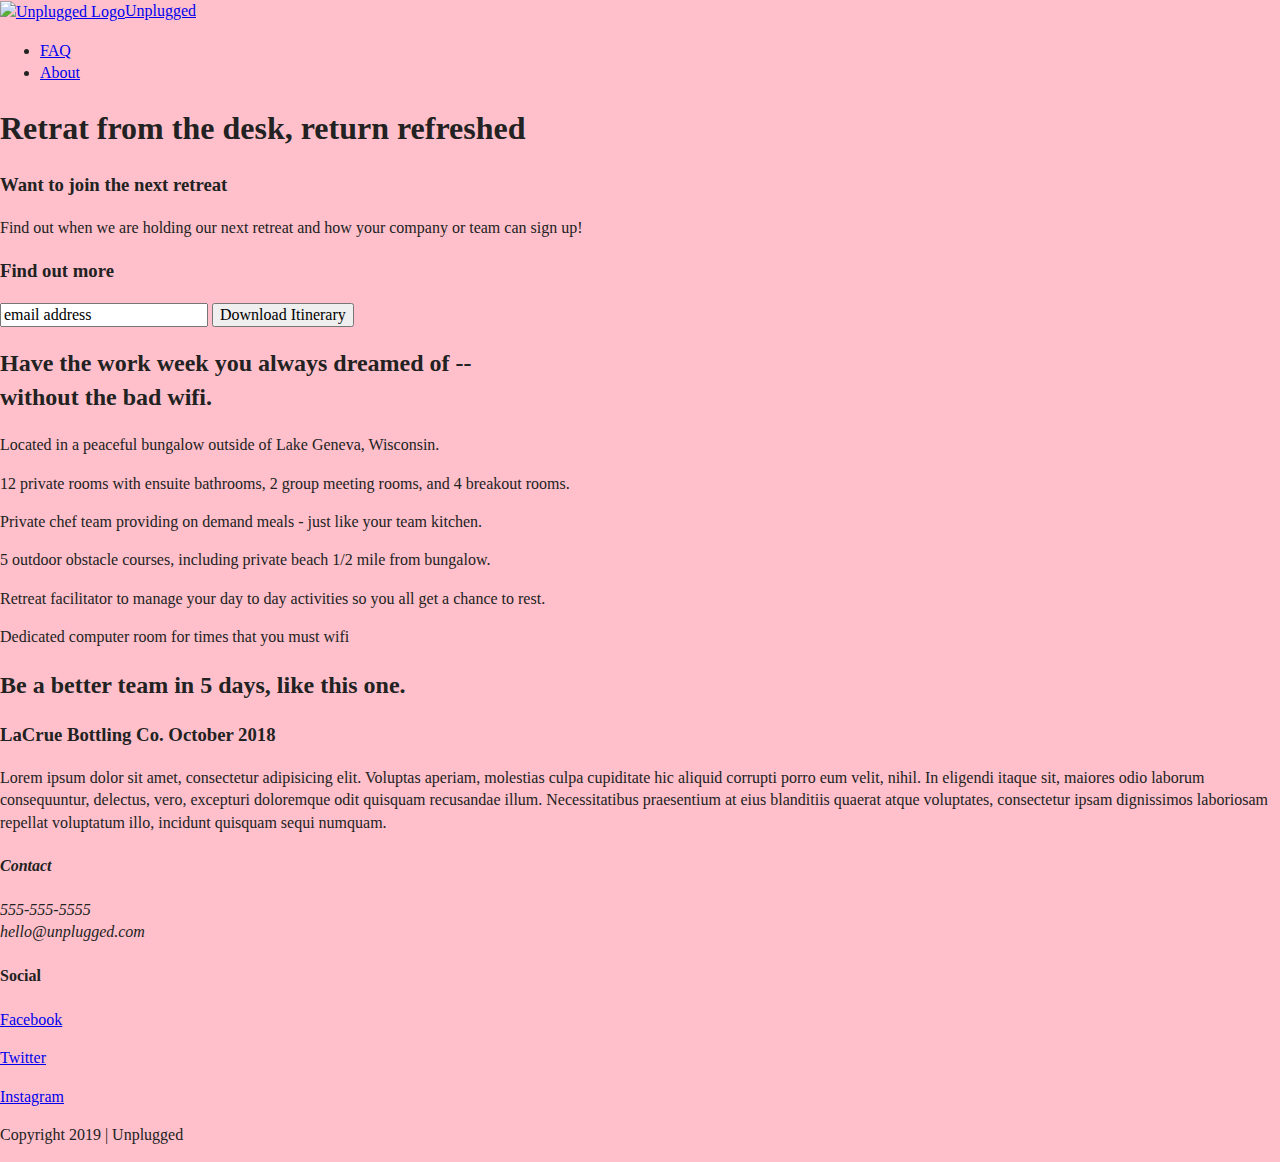
==== index.html @ 8cab87bc "Adding content to About Page" ====
<!doctype html>
<html class="no-js" lang="">

<head>
  <meta charset="utf-8">
  <title>Unplugged</title>
  <meta name="description" content="">
  <meta name="viewport" content="width=device-width, initial-scale=1">

  <link rel="manifest" href="site.webmanifest">
  <link rel="apple-touch-icon" href="icon.png">
  <!-- Place favicon.ico in the root directory -->

  <link rel="stylesheet" href="css/normalize.css">
  <link rel="stylesheet" href="css/main.css">

  <meta name="theme-color" content="#fafafa">
</head>

<body>
  <!--[if IE]>
    <p class="browserupgrade">You are using an <strong>outdated</strong> browser. Please <a href="https://browsehappy.com/">upgrade your browser</a> to improve your experience and security.</p>
  <![endif]-->

  <!-- Add your site or application content here -->

  <header>
    <div class="content-wrapper">
      <a href="#"><img src="" alt="Unplugged Logo">Unplugged</a>
      <div class="header-divider"></div>
      <nav>
        <ul>
          <li><a href="faqs/index.html">FAQ</a></li>
          <li><a href="about/index.html">About</a></li>
        </ul>
      </nav>
    </div>
  </header>

  <main>

    <section class="hero-area">
      <div class="content-wrapper">
        <h1>Retrat from the desk, return refreshed</h1>
      </div>
    </section>

    <aside>
      <div class="content-wrapper">
        <div class="form-description">
          <h3>Want to join the next retreat</h3>
          <p>Find out when we are holding our next retreat and how your company or team can sign up!</p>
        </div>
        <div class="form">
          <h3>Find out more</h3>
          <input type="text" name="name" value="email address">
          <input type="button" value="Download Itinerary">
        </div>
      </div> <!-- aside content wrapper ends -->
    </aside>

    <section class="features">
      <div class="content-wrapper">
        <h2>Have the work week you always dreamed of -- <br>without the bad wifi.</h2>
        <div class="features-items">
          <article>
            <p class="fontawesome-icon"></p>
            <p class="features-item-description">Located in a peaceful bungalow outside of Lake Geneva, Wisconsin.</p>
          </article>
          <article>
            <p class="fontawesome-icon"></p>
            <p class="features-item-description">12 private rooms with ensuite bathrooms, 2 group meeting rooms, and 4 breakout rooms.</p>
          </article>
          <article>
            <p class="fontawesome-icon"></p>
            <p class="features-item-description">Private chef team providing on demand meals - just like your team kitchen.</p>
          </article>
          <article>
            <p class="fontawesome-icon"></p>
            <p class="features-item-description">5 outdoor obstacle courses, including private beach 1/2 mile from bungalow.</p>
          </article>
          <article>
            <p class="fontawesome-icon"></p>
            <p class="features-item-description">Retreat facilitator to manage your day to day activities so you all get a chance to rest.</p>
          </article>
          <article>
            <p class="fontawesome-icon"></p>
            <p class="features-item-description">Dedicated computer room for times that you must wifi</p>
          </article>
        </div>
      </div>
    </section>

    <section class="reviews">
      <div class="content-wrapper">
        <h2>Be a better team in 5 days, like this one.</h2>
        <article>
          <div>
            <h3>LaCrue Bottling Co. October 2018</h3>
            <p>Lorem ipsum dolor sit amet, consectetur adipisicing elit. Voluptas aperiam, molestias culpa cupiditate hic aliquid corrupti porro eum velit, nihil. In eligendi itaque sit, maiores odio laborum consequuntur, delectus, vero, excepturi doloremque odit quisquam recusandae illum. Necessitatibus praesentium at eius blanditiis quaerat atque voluptates, consectetur ipsam dignissimos laboriosam repellat voluptatum illo, incidunt quisquam sequi numquam.</p>
          </div>
        </article>
      </div>
    </section>


  </main>  <!-- Main Wrapper -->

  <footer>
    <div class="content-wrapper">
      <div class="footer-content">
        <address class="contact">
          <h4>Contact</h4>
          <p>555-555-5555<br>
          hello@unplugged.com</p>
        </address>
        <div class="social">
          <h4>Social</h4>
          <div class="social-icons">
            <p><a href="https://www.facebook.com/Skillcrush" target="_blank">Facebook</a></p>
            <p><a href="https://twitter.com/Skillcrush" target="_blank">Twitter</a></p>
            <p><a href="https://www.instagram.com/skillcrush/" target="_blank">Instagram</a></p>
          </div>
        </div>
      </div> <!--footer-content ends-->
    </div> <!--footer-content-wrapper ends -->
    <div class="copyright">
      <p>Copyright 2019 | Unplugged
      </p>

    </div>
  </footer>


  <script src="js/vendor/modernizr-3.7.1.min.js"></script>
  <script src="https://code.jquery.com/jquery-3.4.1.min.js" integrity="sha256-CSXorXvZcTkaix6Yvo6HppcZGetbYMGWSFlBw8HfCJo=" crossorigin="anonymous"></script>
  <script>window.jQuery || document.write('<script src="js/vendor/jquery-3.4.1.min.js"><\/script>')</script>
  <script src="js/plugins.js"></script>
  <script src="js/main.js"></script>

  <!-- Google Analytics: change UA-XXXXX-Y to be your site's ID. -->
  <script>
    window.ga = function () { ga.q.push(arguments) }; ga.q = []; ga.l = +new Date;
    ga('create', 'UA-XXXXX-Y', 'auto'); ga('set','transport','beacon'); ga('send', 'pageview')
  </script>
  <script src="https://www.google-analytics.com/analytics.js" async></script>
</body>

</html>
---- css/main.css ----
/*! HTML5 Boilerplate v7.2.0 | MIT License | https://html5boilerplate.com/ */

/* main.css 2.0.0 | MIT License | https://github.com/h5bp/main.css#readme */
/*
 * What follows is the result of much research on cross-browser styling.
 * Credit left inline and big thanks to Nicolas Gallagher, Jonathan Neal,
 * Kroc Camen, and the H5BP dev community and team.
 */

/* ==========================================================================
   Base styles: opinionated defaults
   ========================================================================== */

html {
  color: #222;
  font-size: 1em;
  line-height: 1.4;
}

/*
 * Remove text-shadow in selection highlight:
 * https://twitter.com/miketaylr/status/12228805301
 *
 * Vendor-prefixed and regular ::selection selectors cannot be combined:
 * https://stackoverflow.com/a/16982510/7133471
 *
 * Customize the background color to match your design.
 */

::-moz-selection {
  background: #b3d4fc;
  text-shadow: none;
}

::selection {
  background: #b3d4fc;
  text-shadow: none;
}

/*
 * A better looking default horizontal rule
 */

hr {
  display: block;
  height: 1px;
  border: 0;
  border-top: 1px solid #ccc;
  margin: 1em 0;
  padding: 0;
}

/*
 * Remove the gap between audio, canvas, iframes,
 * images, videos and the bottom of their containers:
 * https://github.com/h5bp/html5-boilerplate/issues/440
 */

audio,
canvas,
iframe,
img,
svg,
video {
  vertical-align: middle;
}

/*
 * Remove default fieldset styles.
 */

fieldset {
  border: 0;
  margin: 0;
  padding: 0;
}

/*
 * Allow only vertical resizing of textareas.
 */

textarea {
  resize: vertical;
}

/* ==========================================================================
   Browser Upgrade Prompt
   ========================================================================== */

.browserupgrade {
  margin: 0.2em 0;
  background: #ccc;
  color: #000;
  padding: 0.2em 0;
}

/* ==========================================================================
   Author's custom styles
   ========================================================================== */

/* ==========================================================================
   Helper classes
   ========================================================================== */

/*
 * Hide visually and from screen readers
 */

.hidden {
  display: none !important;
}

/*
* Hide only visually, but have it available for screen readers:
* https://snook.ca/archives/html_and_css/hiding-content-for-accessibility
*
* 1. For long content, line feeds are not interpreted as spaces and small width
*    causes content to wrap 1 word per line:
*    https://medium.com/@jessebeach/beware-smushed-off-screen-accessible-text-5952a4c2cbfe
*/

.sr-only {
  border: 0;
  clip: rect(0, 0, 0, 0);
  height: 1px;
  margin: -1px;
  overflow: hidden;
  padding: 0;
  position: absolute;
  white-space: nowrap;
  width: 1px;
  /* 1 */
}

/*
* Extends the .sr-only class to allow the element
* to be focusable when navigated to via the keyboard:
* https://www.drupal.org/node/897638
*/

.sr-only.focusable:active,
.sr-only.focusable:focus {
  clip: auto;
  height: auto;
  margin: 0;
  overflow: visible;
  position: static;
  white-space: inherit;
  width: auto;
}

/*
* Hide visually and from screen readers, but maintain layout
*/

.invisible {
  visibility: hidden;
}

/*
* Clearfix: contain floats
*
* For modern browsers
* 1. The space content is one way to avoid an Opera bug when the
*    `contenteditable` attribute is included anywhere else in the document.
*    Otherwise it causes space to appear at the top and bottom of elements
*    that receive the `clearfix` class.
* 2. The use of `table` rather than `block` is only necessary if using
*    `:before` to contain the top-margins of child elements.
*/

.clearfix:before,
.clearfix:after {
  content: " ";
  /* 1 */
  display: table;
  /* 2 */
}

.clearfix:after {
  clear: both;
}

/* ==========================================================================
   EXAMPLE Media Queries for Responsive Design.
   These examples override the primary ('mobile first') styles.
   Modify as content requires.
   ========================================================================== */

@media only screen and (min-width: 35em) {
  /* Style adjustments for viewports that meet the condition */
}

@media print,
  (-webkit-min-device-pixel-ratio: 1.25),
  (min-resolution: 1.25dppx),
  (min-resolution: 120dpi) {
  /* Style adjustments for high resolution devices */
}

/* ==========================================================================
   Print styles.
   Inlined to avoid the additional HTTP request:
   https://www.phpied.com/delay-loading-your-print-css/
   ========================================================================== */

@media print {
  *,
  *:before,
  *:after {
    background: transparent !important;
    color: #000 !important;
    /* Black prints faster */
    -webkit-box-shadow: none !important;
    box-shadow: none !important;
    text-shadow: none !important;
  }
  a,
  a:visited {
    text-decoration: underline;
  }
  a[href]:after {
    content: " (" attr(href) ")";
  }
  abbr[title]:after {
    content: " (" attr(title) ")";
  }
  /*
     * Don't show links that are fragment identifiers,
     * or use the `javascript:` pseudo protocol
     */
  a[href^="#"]:after,
  a[href^="javascript:"]:after {
    content: "";
  }
  pre {
    white-space: pre-wrap !important;
  }
  pre,
  blockquote {
    border: 1px solid #999;
    page-break-inside: avoid;
  }
  /*
     * Printing Tables:
     * https://web.archive.org/web/20180815150934/http://css-discuss.incutio.com/wiki/Printing_Tables
     */
  thead {
    display: table-header-group;
  }
  tr,
  img {
    page-break-inside: avoid;
  }
  p,
  h2,
  h3 {
    orphans: 3;
    widows: 3;
  }
  h2,
  h3 {
    page-break-after: avoid;
  }
}
body {
  background: pink;
}
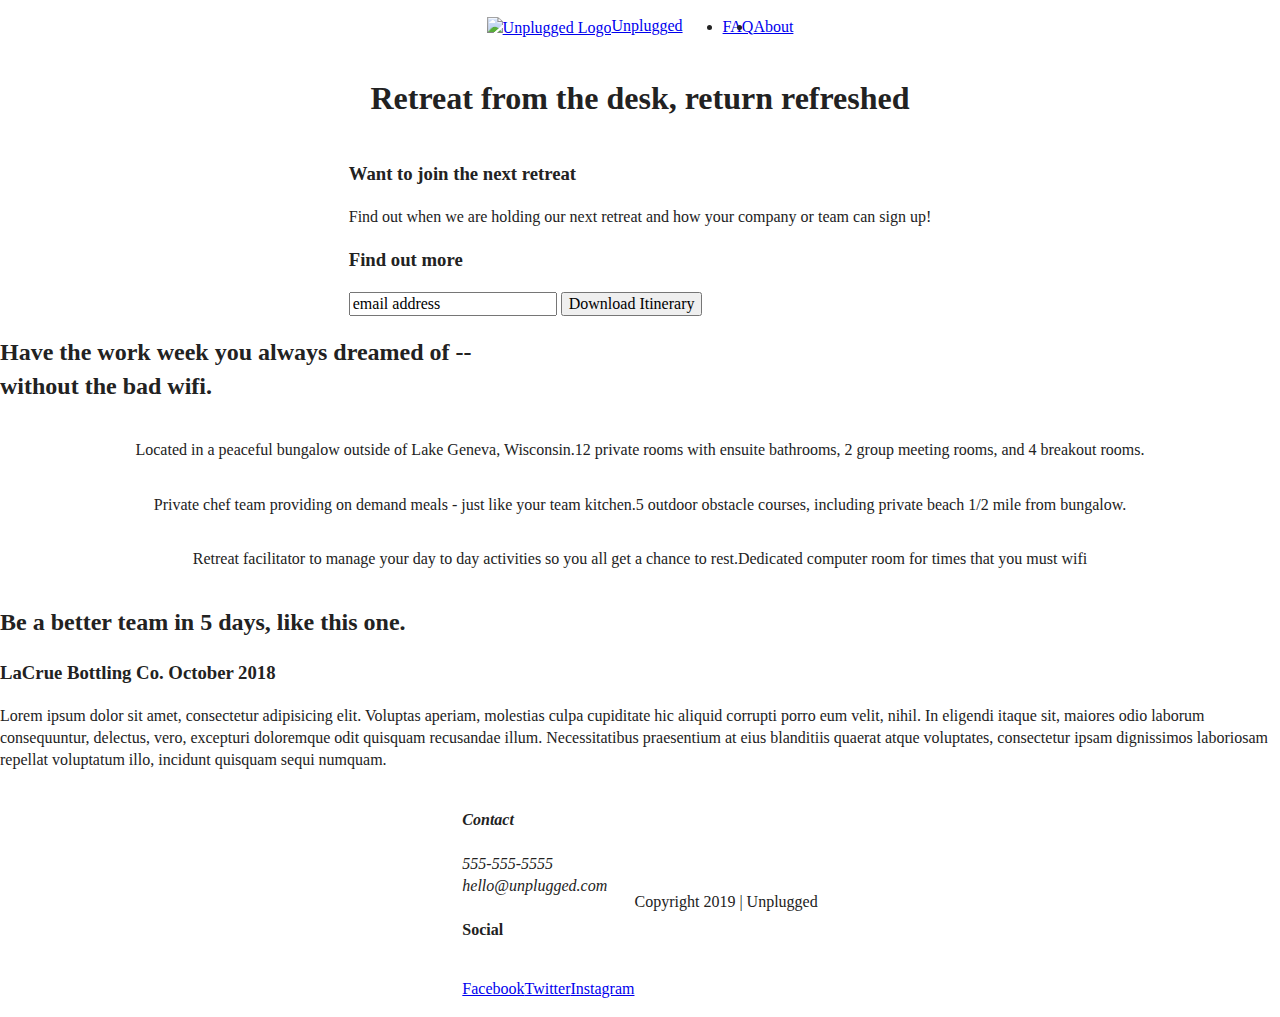
==== commit 43297a42: "Base CSS Layout styles" ====
--- a/index.html
+++ b/index.html
@@ -22,7 +22,6 @@
     <p class="browserupgrade">You are using an <strong>outdated</strong> browser. Please <a href="https://browsehappy.com/">upgrade your browser</a> to improve your experience and security.</p>
   <![endif]-->
 
-  <!-- Add your site or application content here -->
 
   <header>
     <div class="content-wrapper">
@@ -38,10 +37,9 @@
   </header>
 
   <main>
-
     <section class="hero-area">
       <div class="content-wrapper">
-        <h1>Retrat from the desk, return refreshed</h1>
+        <h1>Retreat from the desk, return refreshed</h1>
       </div>
     </section>
 
@@ -103,7 +101,6 @@
       </div>
     </section>
 
-
   </main>  <!-- Main Wrapper -->
 
   <footer>
@@ -125,9 +122,7 @@
       </div> <!--footer-content ends-->
     </div> <!--footer-content-wrapper ends -->
     <div class="copyright">
-      <p>Copyright 2019 | Unplugged
-      </p>
-
+      <p>Copyright 2019 | Unplugged</p>
     </div>
   </footer>
 
--- a/css/main.css
+++ b/css/main.css
@@ -97,6 +97,117 @@
 /* ==========================================================================
    Author's custom styles
    ========================================================================== */
+
+/* ------------------------Base Header - Footer Styles ------------------- */
+header, footer {
+  display:flex;
+  justify-content: center;
+  align-items: center;
+  flex-flow: row wrap;
+}
+
+header .content-wrapper {
+  display: flex;
+  justify-content: center;
+  align-items: center;
+  flex-flow: row wrap;
+  }
+
+header nav {
+  display: flex;
+  justify-content: space-around;
+  align-items: center;
+  flex-flow: row wrap;
+}
+
+header nav ul {
+  display: flex;
+  justify-content: space-around;
+}
+
+footer .social-icons {
+  display: flex;
+  justify-content: space-around;
+  align-items: center;
+  }
+
+footer .social-icons p {
+  display:flex;
+  justify-content: center;
+  align-items: center;
+}
+
+/* -----------------------Mobile Styles - HomePage ----------------- */
+/* Hero Area */
+.hero-area {
+  display: flex;
+  justify-content: center;
+  flex-flow: row wrap;
+}
+
+/* Aside */
+aside  {
+  display: flex;
+  justify-content: center;
+  align-items: center;
+  flex-flow: row wrap;
+}
+
+/* Features */
+.features {
+  display: flex;
+  justify-content: center;
+  flex-flow: row wrap;
+}
+
+.features .features-items {
+  display: flex;
+  justify-content: center;
+  align-items: center;
+  flex-flow: row wrap;
+}
+
+/* Reviews  */
+.reviews {
+  display: flex;
+  justify-content: center;
+  flex-flow: row wrap;
+}
+
+/* ==========================================================================
+   About Page
+  ========================================================================== */
+.mission {
+  display: flex;
+  justify-content: center;
+  align-items: center;
+  flex-flow: row wrap;
+}
+
+.contact-section {
+  display: flex;
+  justify-content: center;
+  align-items: center;
+  flex-flow: row wrap;
+}
+
+/* ==========================================================================
+      FAQ Page
+  ========================================================================== */
+.faq {
+  display: flex;
+  justify-content: center;
+  align-items: center;
+  flex-flow: row wrap;
+}
+
+.faq .content-wrapper {
+  display: flex;
+  justify-content: center;
+  align-items: center;
+  flex-flow: row wrap;
+}
+
 
 /* ==========================================================================
    Helper classes
@@ -263,6 +374,3 @@
     page-break-after: avoid;
   }
 }
-body {
-  background: pink;
-}
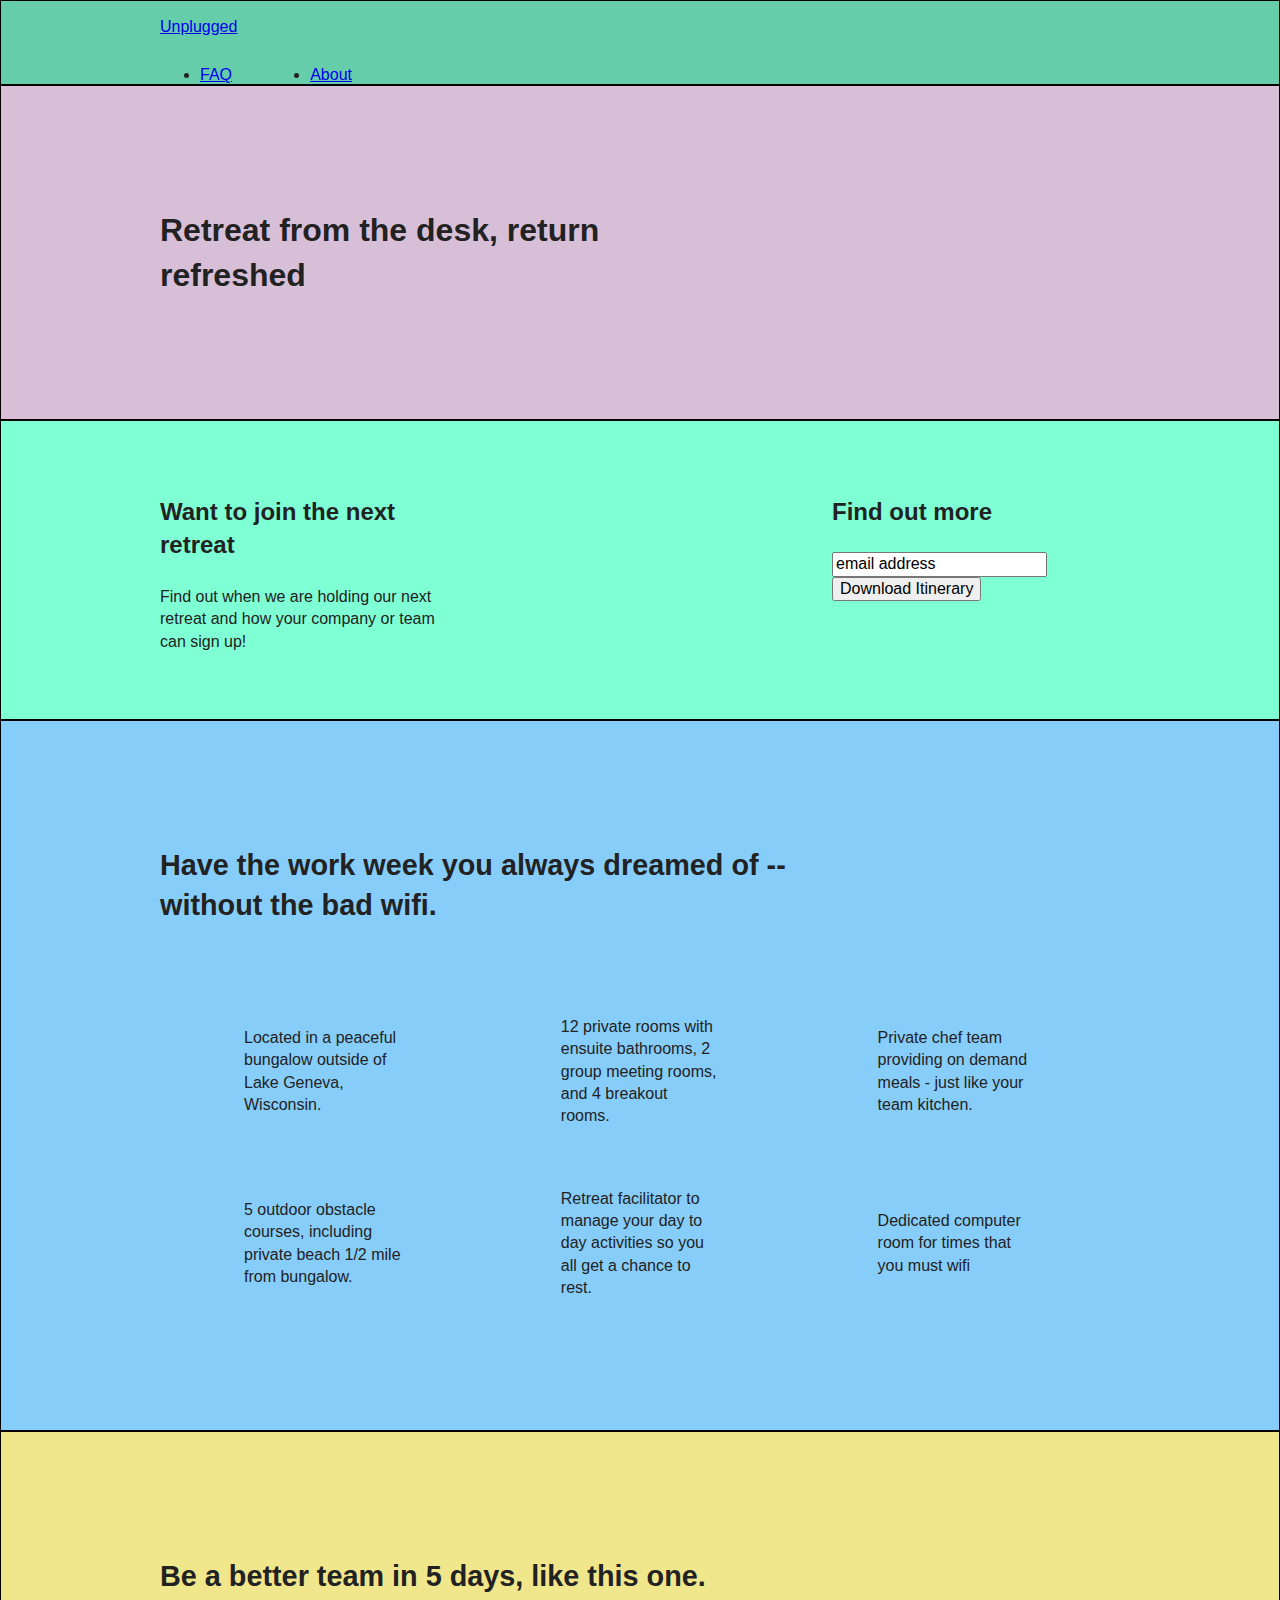
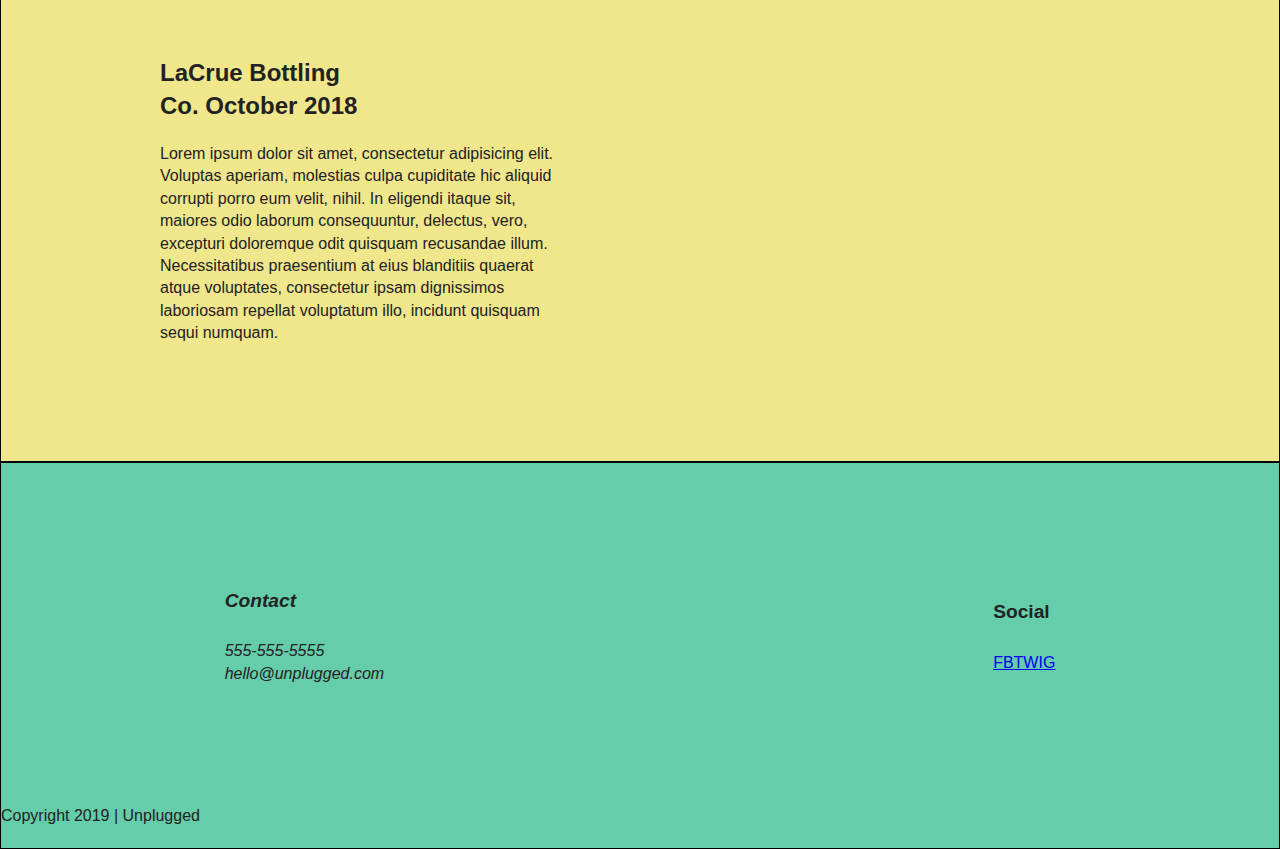
==== commit 66ea886e: "tablet and desktop styles" ====
--- a/index.html
+++ b/index.html
@@ -22,17 +22,17 @@
     <p class="browserupgrade">You are using an <strong>outdated</strong> browser. Please <a href="https://browsehappy.com/">upgrade your browser</a> to improve your experience and security.</p>
   <![endif]-->
 
-
   <header>
     <div class="content-wrapper">
-      <a href="#"><img src="" alt="Unplugged Logo">Unplugged</a>
-      <div class="header-divider"></div>
-      <nav>
-        <ul>
-          <li><a href="faqs/index.html">FAQ</a></li>
-          <li><a href="about/index.html">About</a></li>
-        </ul>
-      </nav>
+      <a href="index.html"><img src="" alt="">Unplugged</a>
+      <div class="header-divider">
+        <nav>
+          <ul>
+            <li><a href="faqs/index.html">FAQ</a></li>
+            <li><a href="about/index.html">About</a></li>
+          </ul>
+        </nav>
+      </div>
     </div>
   </header>
 
@@ -114,9 +114,9 @@
         <div class="social">
           <h4>Social</h4>
           <div class="social-icons">
-            <p><a href="https://www.facebook.com/Skillcrush" target="_blank">Facebook</a></p>
-            <p><a href="https://twitter.com/Skillcrush" target="_blank">Twitter</a></p>
-            <p><a href="https://www.instagram.com/skillcrush/" target="_blank">Instagram</a></p>
+            <p><a href="https://www.facebook.com/Skillcrush" target="_blank">FB</a></p>
+            <p><a href="https://twitter.com/Skillcrush" target="_blank">TW</a></p>
+            <p><a href="https://www.instagram.com/skillcrush/" target="_blank">IG</a></p>
           </div>
         </div>
       </div> <!--footer-content ends-->
--- a/css/main.css
+++ b/css/main.css
@@ -95,15 +95,54 @@
 }
 
 /* ==========================================================================
-   Author's custom styles
+      ------------------>> Author's Custom Styles <<----------------
    ========================================================================== */
-
-/* ------------------------Base Header - Footer Styles ------------------- */
+.content-wrapper {
+  width: 90%;
+  margin:50px 0;
+}
+
+/* ------------------------Base Font Styles ------------------------- */
+body {
+  font-family: sans-serif;
+  font-size: 16px;
+}
+
+h1 {
+  font-size: 2rem;
+}
+
+h2 {
+  font-size: 1.8rem;
+}
+
+h3 {
+  font-size: 1.5rem;
+}
+
+h4 {
+  font-size: 1.2rem;
+}
+
+p {
+  font-size: 1em;
+}
+
+/* ==========================================================================
+   Base Styles - Header and Footer
+  ========================================================================== */
+
 header, footer {
   display:flex;
   justify-content: center;
   align-items: center;
   flex-flow: row wrap;
+  border: 1px solid #000;
+  background: #66CDAA;
+}
+
+header {
+  padding: 15px 0;
 }
 
 header .content-wrapper {
@@ -111,6 +150,13 @@
   justify-content: center;
   align-items: center;
   flex-flow: row wrap;
+  margin: 0;
+  }
+
+.header-divider {
+  width: 100%;
+  height: 1px;
+  margin: 10px 0 20px 0;
   }
 
 header nav {
@@ -118,11 +164,31 @@
   justify-content: space-around;
   align-items: center;
   flex-flow: row wrap;
+  width: 60%;
 }
 
 header nav ul {
   display: flex;
   justify-content: space-around;
+  width: 100%;
+}
+
+footer {
+  flex-direction: column;
+}
+
+footer p {
+  margin:0;
+}
+
+footer .content-wrapper {
+  width: 55%;
+  margin: 50px 0;
+}
+
+
+footer .contact {
+  margin-bottom: 50px;
 }
 
 footer .social-icons {
@@ -137,77 +203,131 @@
   align-items: center;
 }
 
-/* -----------------------Mobile Styles - HomePage ----------------- */
-/* Hero Area */
-.hero-area {
-  display: flex;
-  justify-content: center;
-  flex-flow: row wrap;
-}
-
-/* Aside */
-aside  {
-  display: flex;
-  justify-content: center;
-  align-items: center;
-  flex-flow: row wrap;
-}
-
-/* Features */
-.features {
-  display: flex;
-  justify-content: center;
-  flex-flow: row wrap;
-}
-
-.features .features-items {
-  display: flex;
-  justify-content: center;
-  align-items: center;
-  flex-flow: row wrap;
-}
-
-/* Reviews  */
-.reviews {
-  display: flex;
-  justify-content: center;
-  flex-flow: row wrap;
-}
-
-/* ==========================================================================
-   About Page
+footer .copyright {
+  margin: 20px 0
+}
+
+/* ==========================================================================
+   Homepage - Mobile Styles
   ========================================================================== */
-.mission {
-  display: flex;
-  justify-content: center;
-  align-items: center;
-  flex-flow: row wrap;
-}
-
-.contact-section {
-  display: flex;
-  justify-content: center;
-  align-items: center;
-  flex-flow: row wrap;
-}
-
-/* ==========================================================================
-      FAQ Page
+  /* Hero Area */
+    .hero-area {
+      display: flex;
+      justify-content: center;
+      flex-flow: row wrap;
+      border: 1px solid #000;
+      background: #d8bfd8;
+    }
+
+  /* Aside */
+    aside  {
+      display: flex;
+      justify-content: center;
+      align-items: center;
+      flex-flow: row wrap;
+      border: 1px solid #000;
+      background: #7fffd4;
+    }
+
+  /* Features */
+    .features {
+      display: flex;
+      justify-content: center;
+      flex-flow: row wrap;
+      border: 1px solid #000;
+      background: #87cdfa;
+    }
+
+    .features h2 {
+      margin-bottom: 60px;
+    }
+
+    .features article {
+      width: 55%;
+      margin: 30px 0;
+    }
+
+    .features .features-items {
+      display: flex;
+      justify-content: center;
+      align-items: center;
+      flex-flow: row wrap;
+    }
+
+    .features p {
+      margin: 0;
+    }
+
+  /* Reviews  */
+    .reviews {
+      display: flex;
+      justify-content: center;
+      flex-flow: row wrap;
+      border: 1px solid #000;
+      background: #f0e68c;
+    }
+
+    .reviews h2 {
+      margin-bottom: 40px;
+    }
+
+    .reviews h3 {
+      width: 55%;
+      margin: 20px 0;
+    }
+
+/* ==========================================================================
+   About Page - Mobile Styles
   ========================================================================== */
-.faq {
-  display: flex;
-  justify-content: center;
-  align-items: center;
-  flex-flow: row wrap;
-}
-
-.faq .content-wrapper {
-  display: flex;
-  justify-content: center;
-  align-items: center;
-  flex-flow: row wrap;
-}
-
+    .mission {
+      display: flex;
+      justify-content: center;
+      align-items: center;
+      flex-flow: row wrap;
+      border: 1px solid #000;
+      background: #903390;
+    }
+
+    .contact-section {
+      display: flex;
+      justify-content: center;
+      align-items: center;
+      flex-flow: row wrap;
+      border: 1px solid #000;
+      background: #f5deb3;
+    }
+
+    .contact-content p {
+      margin: 0;
+    }
+
+/* ==========================================================================
+    FAQ Page -- Mobile Styles
+  ========================================================================== */
+    .faq {
+      display: flex;
+      justify-content: center;
+      align-items: center;
+      flex-flow: row wrap;
+      border: 1px solid #000;
+      background: #7fffd4;
+    }
+
+    .faq .content-wrapper {
+      margin: 50px 0 0 0;
+      display: flex;
+      justify-content: center;
+      align-items: center;
+      flex-flow: row wrap;
+    }
+
+    .faq h2 {
+      margin-bottom: 40px;
+    }
+
+    .faq-content {
+      margin-bottom: 50px;
+    }
 
 /* ==========================================================================
    Helper classes
@@ -297,18 +417,187 @@
    These examples override the primary ('mobile first') styles.
    Modify as content requires.
    ========================================================================== */
-
-@media only screen and (min-width: 35em) {
-  /* Style adjustments for viewports that meet the condition */
-}
-
-@media print,
-  (-webkit-min-device-pixel-ratio: 1.25),
-  (min-resolution: 1.25dppx),
-  (min-resolution: 120dpi) {
-  /* Style adjustments for high resolution devices */
-}
-
+@media only screen and (min-width: 768px) {
+  /* Tablet styles here */
+
+    /* General Styles */
+    .content-wrapper {
+      max-width: 640px;
+      margin: 100px 0;
+    }
+
+    /* Header */
+      header {
+        justify-content: space-around;
+      }
+
+      header .content-wrapper {
+        width: 100%;
+        justify-content: space-between;
+      }
+
+      header nav {
+        width:20%;
+      }
+
+      header nav ul {
+        justify-content: space-between;
+
+      }
+
+      header-divider {
+        display: none;
+      }
+
+    /* Hero Area */
+
+    /* Aside  */
+      aside .content-wrapper {
+        margin: 50px 0;
+        display: flex;
+        justify-content: space-between;
+        flex-flow: row wrap;
+      }
+
+      aside .content-wrapper .form-description,
+      aside .content-wrapper .form {
+        width:35%;
+        margin: 0;
+      }
+
+    /* Features */
+      .features article {
+        display: flex;
+        justify-content: center;
+        align-items: center;
+        flex-flow: column wrap;
+        flex-basis: 50%;
+      }
+
+      .features .features-item-description {
+        width:50%;
+      }
+
+    /* Reviews */
+      .reviews article {
+        display: flex;
+        justify-content: space-between;
+      }
+
+      .reviews article div {
+        width: 49%;
+      }
+
+    /* Footer */
+      footer .content-wrapper {
+        width:65%;
+        margin: 100px 0;
+      }
+
+      .footer-content {
+        display: flex;
+        justify-content: space-between;
+        align-items: center;
+      }
+
+      footer .contact {
+        margin-bottom: 0;
+      }
+
+      footer .copyright {
+        width: 100%;
+      }
+
+  /* About Page - Tablet Styles */
+      .mission-content {
+        display: flex;
+        justify-content: space-between;
+        align-items: center;
+      }
+
+      .mission-content p {
+        width:40%;
+      }
+
+      .contact-section .content-wrapper h2 {
+        width:80%;
+      }
+
+      .contact-content {
+        display: flex;
+        justify-content: space-between;
+        align-items: flex-start;
+      }
+
+      /* FAQ Page - Tablet Styles */
+      .faq .content-wrapper {
+        justify-content: space-between;
+      }
+
+      .faq-content {
+        flex-basis: 40%;
+      }
+
+      .faq h2 {
+        width: 100%
+      }
+}
+
+
+@media only screen and (min-width: 1200px) {
+  /* Desktop styles here */
+    .content-wrapper {
+      max-width: 960px;
+    }
+
+  /* Hero */
+    .hero-area h1 {
+      width: 60%;
+    }
+
+    aside .content-wrapper {
+      justify-content: space-between;
+    }
+
+    aside .content-wrapper .form-description,
+    aside .content-wrapper .form {
+      width: 30%;
+    }
+
+  /* Features */
+    .features h2 {
+      width: 70%;
+    }
+
+    .features article {
+      flex-basis: 33%;
+    }
+
+  /* Reviews */
+    .reviews article div {
+      width: 42%;
+    }
+
+/* About Page -- Desktop Styles*/
+  .mission h2,
+  .contact-section .content-wrapper h2 {
+    width: 100%;
+  }
+
+  .content-section .content-wrapper h2 {
+    margin-bottom: 40px;
+  }
+
+/* FAQ Page - Desktop Styles */
+  .faq h2 {
+    width: 100%;
+  }
+
+  .faq-content {
+    flex-basis:35%;
+  }
+
+}
 /* ==========================================================================
    Print styles.
    Inlined to avoid the additional HTTP request:
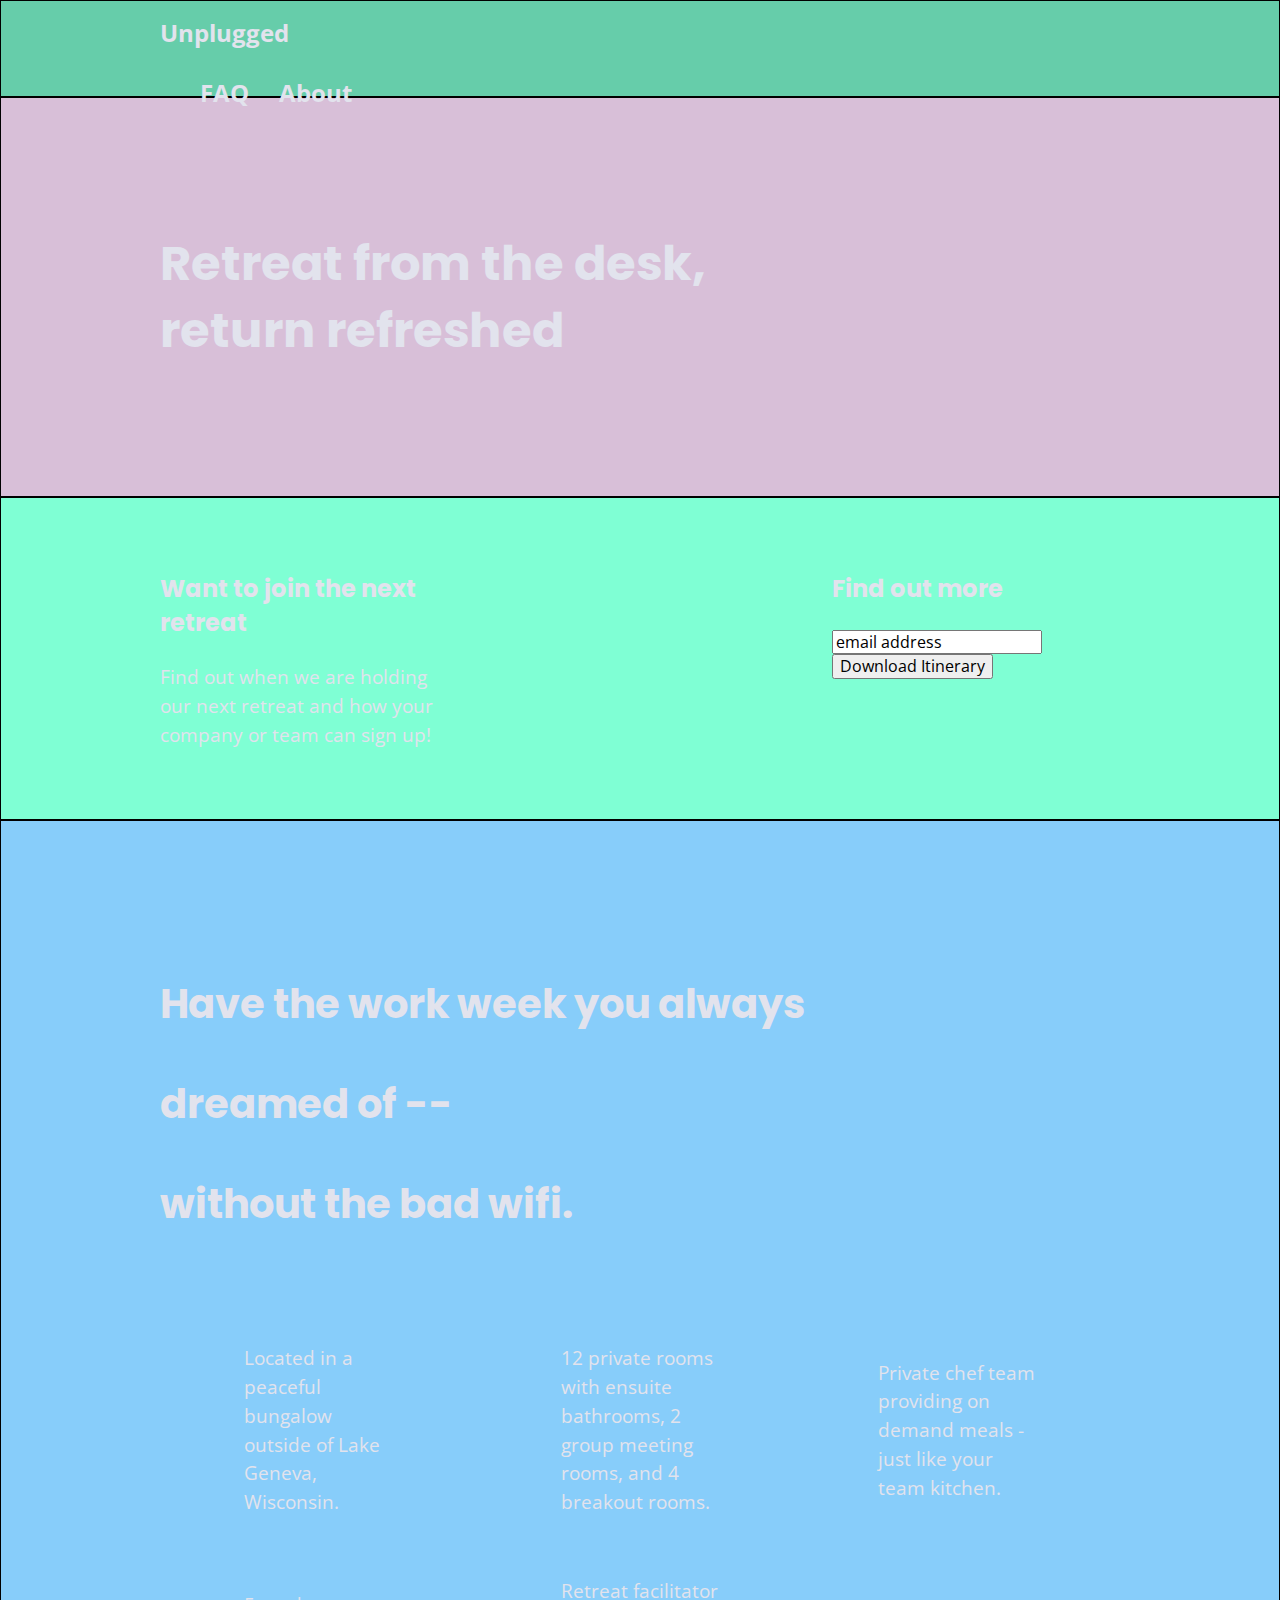
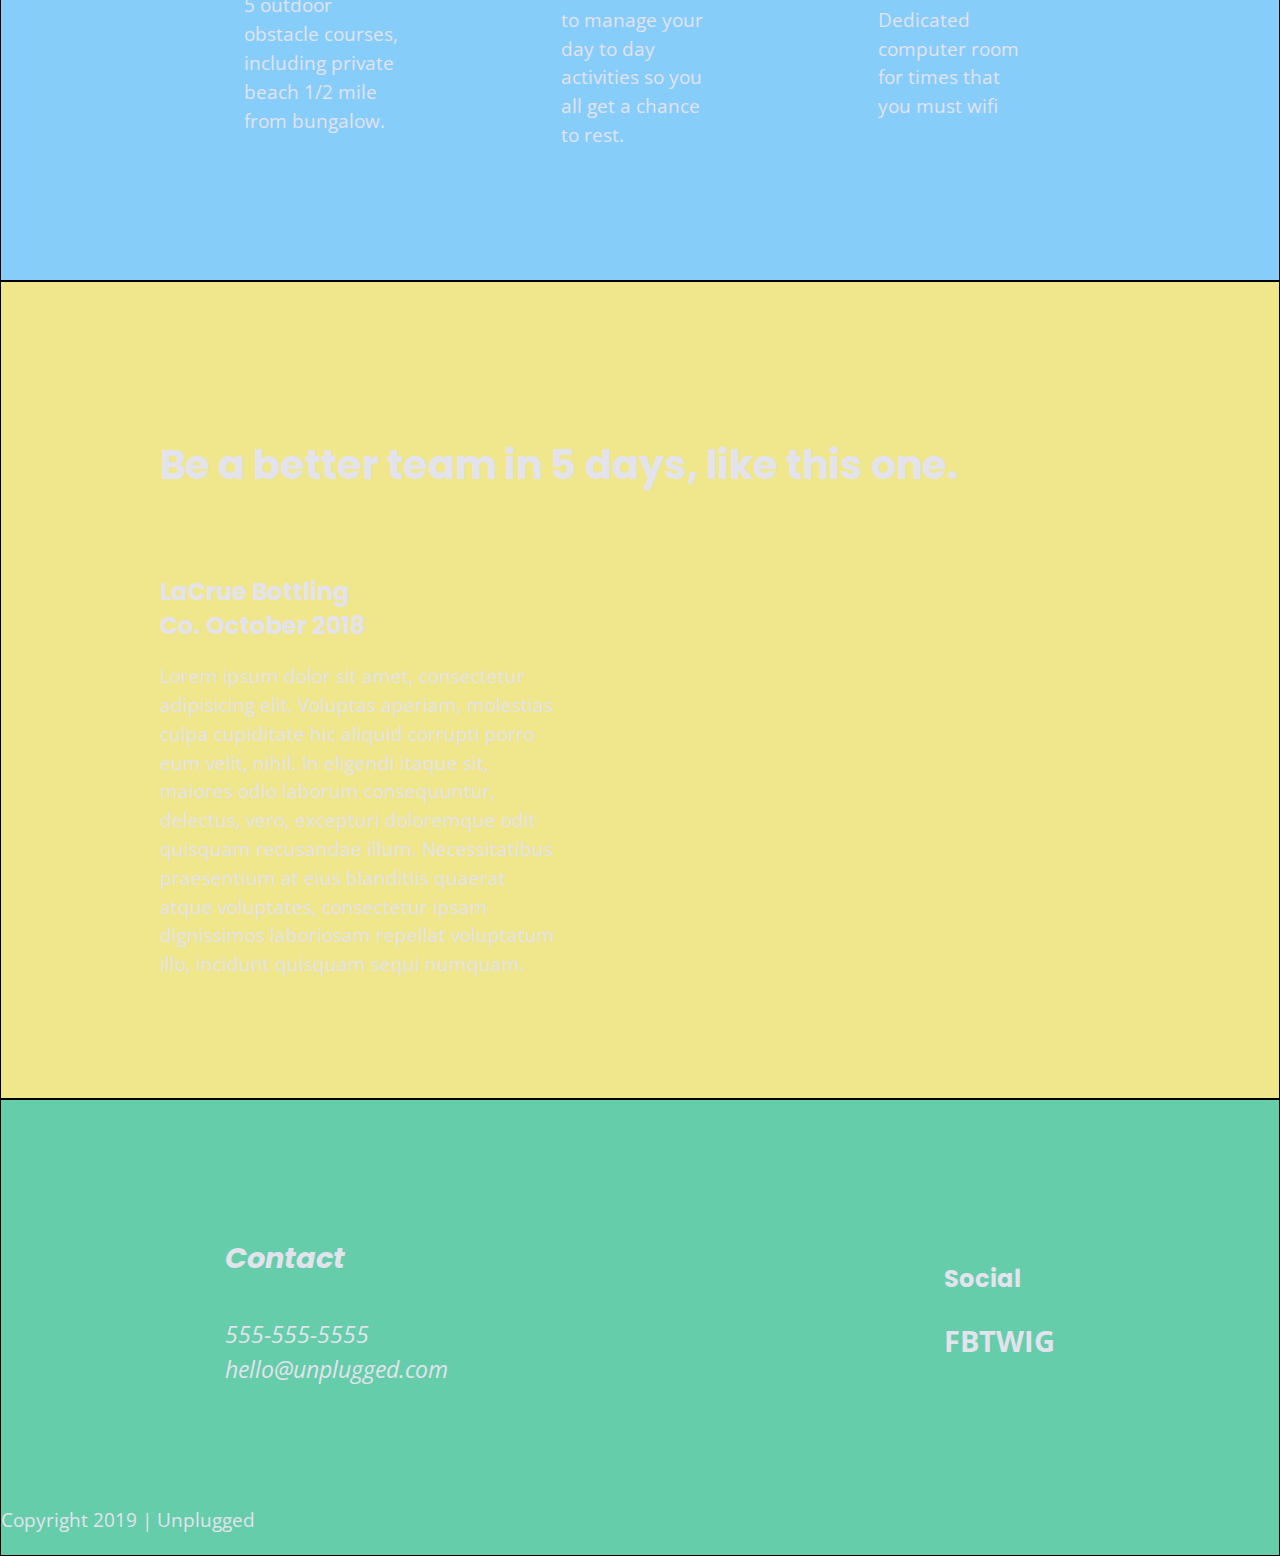
==== commit 26ed5153: "Adding base and font styles for all pages" ====
--- a/index.html
+++ b/index.html
@@ -14,6 +14,8 @@
   <link rel="stylesheet" href="css/normalize.css">
   <link rel="stylesheet" href="css/main.css">
 
+  <!-- Google Fonts -->
+  <link href="https://fonts.googleapis.com/css?family=Open+Sans:400,700|Poppins:500,700" rel="stylesheet">
   <meta name="theme-color" content="#fafafa">
 </head>
 
--- a/css/main.css
+++ b/css/main.css
@@ -95,38 +95,72 @@
 }
 
 /* ==========================================================================
-      ------------------>> Author's Custom Styles <<----------------
-   ========================================================================== */
+      ------------------>> Author's Custom Styles <<---======================================================================= */
+  /* General styles */
+
+  html {
+    font-size: 16px;
+
+  }
+
+  body {
+    font-family: 'Open Sans', sans-serif;
+    font-size: 1em;
+    color: #e2e3ed;
+  }
+
+
+ul, ol {
+  list-style-type: none;
+}
+
+a {
+  font-family: 'Open Sans', sans-serif;
+  font-weight: bold;
+  font-size: 1.5em;
+  color: #e2e3ed;
+  text-decoration: none;
+}
+h1 {
+  font-family: 'Poppins', sans-serif;
+  font-size: 3em;
+}
+
+h2 {
+  font-family: 'Poppins', sans-serif;
+  font-size: 2.5em;
+  line-height: 2.5em;
+}
+
+h3, h4 {
+  font-family: 'Poppins', sans-serif;
+  font-size: 1.5em;
+}
+
+p {
+  font-family: 'Open Sans', sans-serif;
+  font-size: 1.2em;
+  line-height: 1.5em;
+}
+
+img {
+
+}
+
+figure {
+
+}
+
+address {
+  font-family: 'Open Sans', sans-serif;
+  font-size: 1.2em;
+}
+
 .content-wrapper {
   width: 90%;
   margin:50px 0;
 }
 
-/* ------------------------Base Font Styles ------------------------- */
-body {
-  font-family: sans-serif;
-  font-size: 16px;
-}
-
-h1 {
-  font-size: 2rem;
-}
-
-h2 {
-  font-size: 1.8rem;
-}
-
-h3 {
-  font-size: 1.5rem;
-}
-
-h4 {
-  font-size: 1.2rem;
-}
-
-p {
-  font-size: 1em;
-}
 
 /* ==========================================================================
    Base Styles - Header and Footer
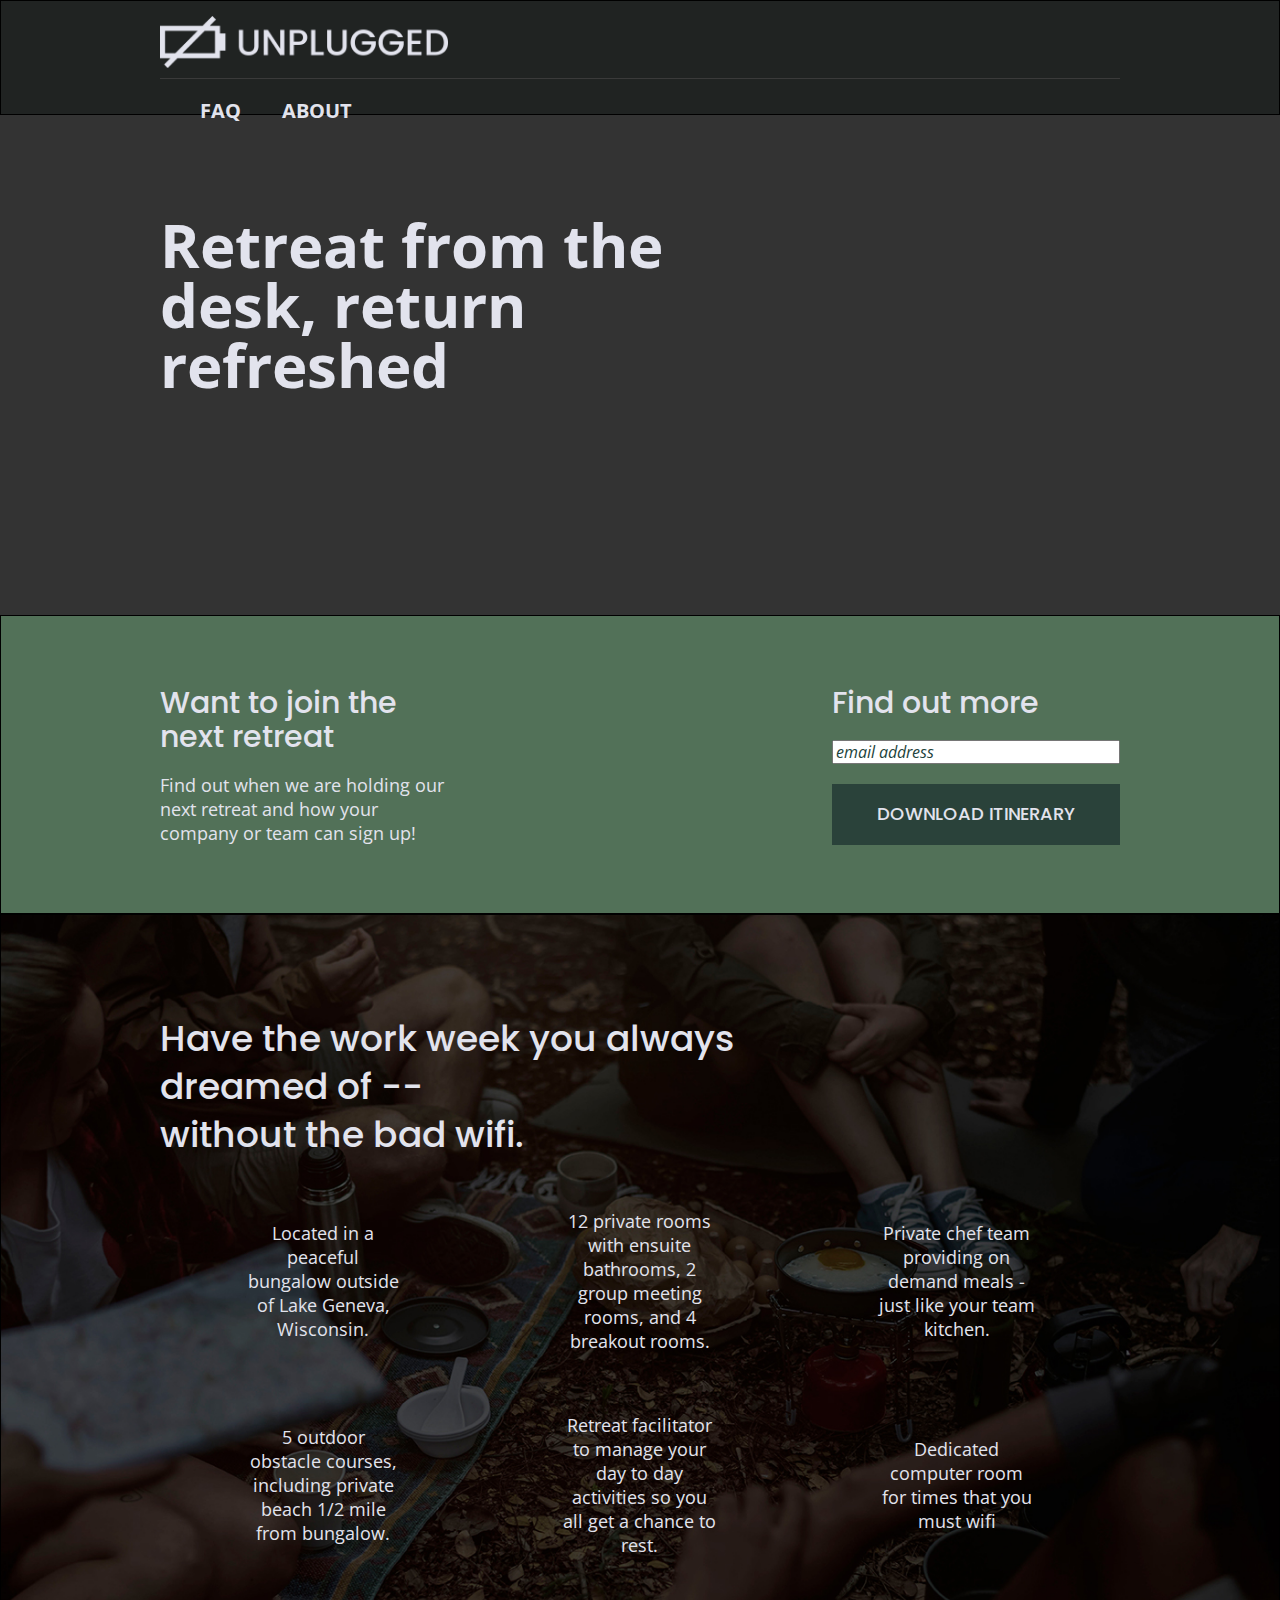
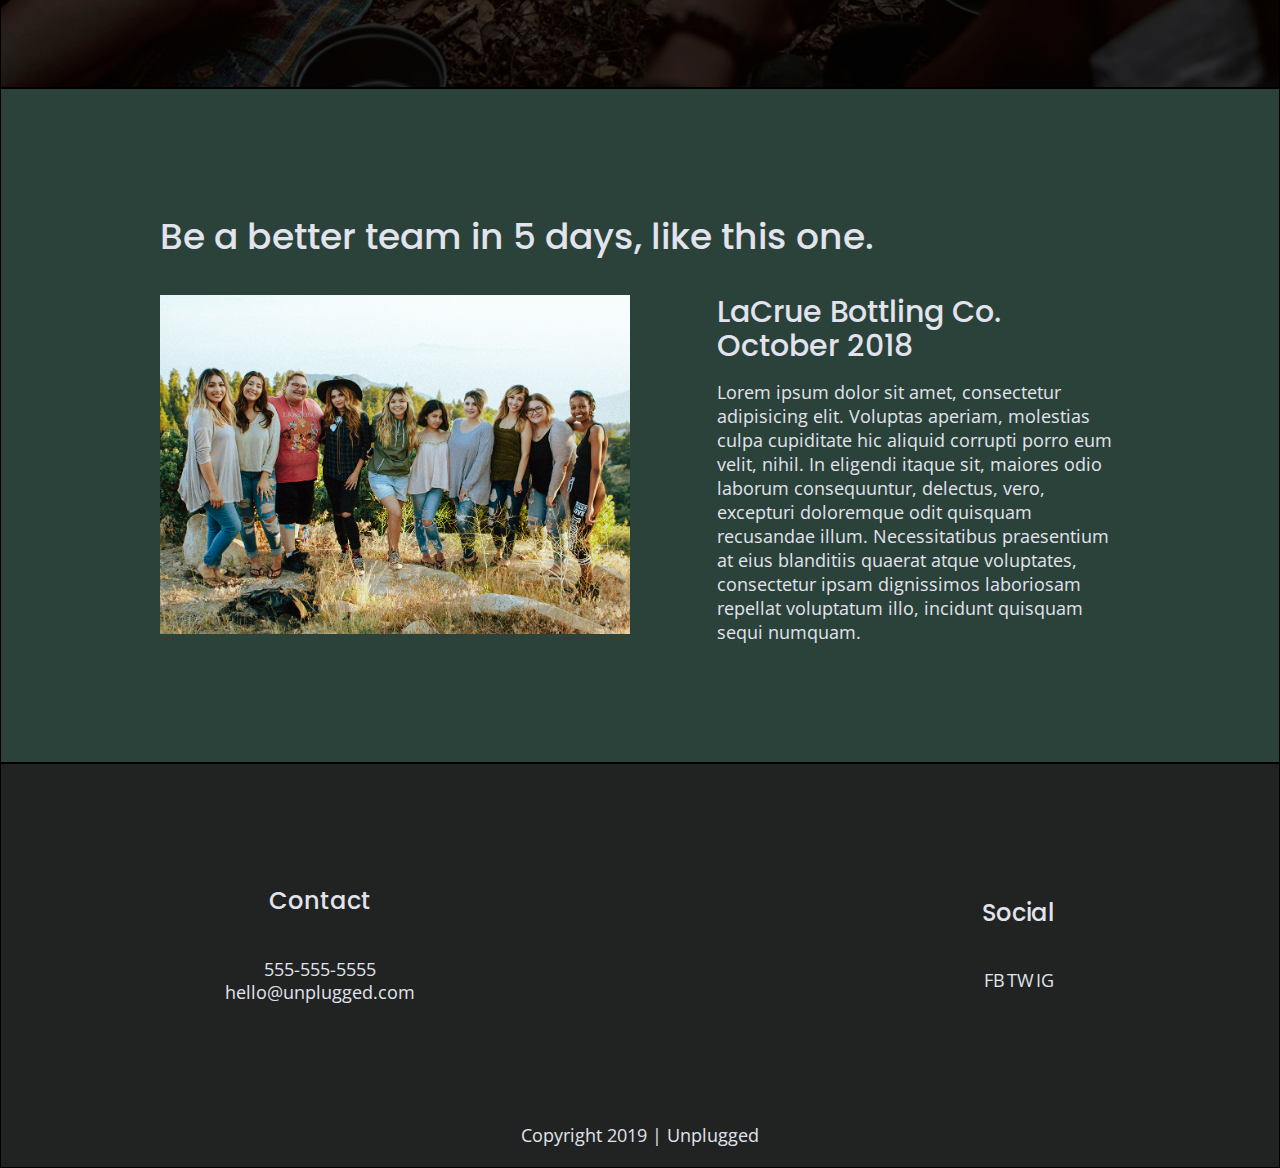
==== commit 68f499ba: "Updating images and related CSS" ====
--- a/index.html
+++ b/index.html
@@ -26,7 +26,7 @@
 
   <header>
     <div class="content-wrapper">
-      <a href="index.html"><img src="" alt="">Unplugged</a>
+      <figure><a href="#"><img src="img/unplugged-logo.png" alt="Unplugged Logo"></a></figure>
       <div class="header-divider">
         <nav>
           <ul>
@@ -95,6 +95,9 @@
       <div class="content-wrapper">
         <h2>Be a better team in 5 days, like this one.</h2>
         <article>
+          <figure>
+            <img src="img/lacrue-bottling-retreat.jpg" alt="Group Photo of LaCrue Bottling Company at Unplugged Retreat">
+          </figure>
           <div>
             <h3>LaCrue Bottling Co. October 2018</h3>
             <p>Lorem ipsum dolor sit amet, consectetur adipisicing elit. Voluptas aperiam, molestias culpa cupiditate hic aliquid corrupti porro eum velit, nihil. In eligendi itaque sit, maiores odio laborum consequuntur, delectus, vero, excepturi doloremque odit quisquam recusandae illum. Necessitatibus praesentium at eius blanditiis quaerat atque voluptates, consectetur ipsam dignissimos laboriosam repellat voluptatum illo, incidunt quisquam sequi numquam.</p>
--- a/css/main.css
+++ b/css/main.css
@@ -98,62 +98,55 @@
       ------------------>> Author's Custom Styles <<---======================================================================= */
   /* General styles */
 
-  html {
-    font-size: 16px;
-
-  }
-
-  body {
-    font-family: 'Open Sans', sans-serif;
-    font-size: 1em;
-    color: #e2e3ed;
-  }
-
+html {
+  font-size: 16px;
+}
+
+body {
+  font-family: 'Open Sans', sans-serif;
+  font-size: 1em;
+  color: #e2e3ed;
+  text-align: left;
+  }
 
 ul, ol {
   list-style-type: none;
 }
 
 a {
-  font-family: 'Open Sans', sans-serif;
-  font-weight: bold;
-  font-size: 1.5em;
   color: #e2e3ed;
   text-decoration: none;
 }
-h1 {
-  font-family: 'Poppins', sans-serif;
-  font-size: 3em;
-}
+
 
 h2 {
   font-family: 'Poppins', sans-serif;
-  font-size: 2.5em;
-  line-height: 2.5em;
+  font-size: 1.875em;
+  font-weight: 500;
 }
 
 h3, h4 {
   font-family: 'Poppins', sans-serif;
-  font-size: 1.5em;
+  font-size: 1.125em;
+  font-weight: 500;
+  margin: 20px 0;
 }
 
 p {
-  font-family: 'Open Sans', sans-serif;
-  font-size: 1.2em;
-  line-height: 1.5em;
+  font-size: .875em;
+  line-height: 1.285em;
+}
+
+address {
+  font-style: normal;
 }
 
 img {
-
+  width: 100%;
 }
 
 figure {
-
-}
-
-address {
-  font-family: 'Open Sans', sans-serif;
-  font-size: 1.2em;
+  margin: 0;
 }
 
 .content-wrapper {
@@ -161,18 +154,17 @@
   margin:50px 0;
 }
 
-
 /* ==========================================================================
    Base Styles - Header and Footer
   ========================================================================== */
 
 header, footer {
+  background: #202322;
   display:flex;
   justify-content: center;
   align-items: center;
   flex-flow: row wrap;
   border: 1px solid #000;
-  background: #66CDAA;
 }
 
 header {
@@ -187,28 +179,45 @@
   margin: 0;
   }
 
+  header figure {
+    width: 60%;
+    display: flex;
+    justify-content: center;
+    align-items: center;
+    flex-flow: row wrap;
+  }
+
 .header-divider {
+  background: #3a3a3a;
   width: 100%;
   height: 1px;
   margin: 10px 0 20px 0;
   }
 
 header nav {
+  width: 60%;
+  font-size: 1.125em;
+  font-weight: 700;
+  text-transform: uppercase;
   display: flex;
   justify-content: space-around;
   align-items: center;
   flex-flow: row wrap;
-  width: 60%;
 }
 
 header nav ul {
+  width: 100%;
   display: flex;
   justify-content: space-around;
-  width: 100%;
+}
+
+header nav ul li {
+  font-size: 1.125em;
 }
 
 footer {
   flex-direction: column;
+  text-align: center;
 }
 
 footer p {
@@ -219,7 +228,6 @@
   width: 55%;
   margin: 50px 0;
 }
-
 
 footer .contact {
   margin-bottom: 50px;
@@ -246,30 +254,61 @@
   ========================================================================== */
   /* Hero Area */
     .hero-area {
+      background: url('../img/unplugged-retreat.jpg') center no-repeat #333;
+      background-size: cover;
+      min-height: 500px;
       display: flex;
       justify-content: center;
       flex-flow: row wrap;
-      border: 1px solid #000;
-      background: #d8bfd8;
+    }
+
+    .hero-area h1 {
+      font-size: 2.25em;
     }
 
   /* Aside */
     aside  {
+      background: #527158;
       display: flex;
       justify-content: center;
       align-items: center;
       flex-flow: row wrap;
       border: 1px solid #000;
-      background: #7fffd4;
+    }
+
+    aside .form {
+      margin-top: 30px;
+    }
+
+    input[type=text] {
+      box-sizing: border-box;
+      width: 100%;
+      color: #21423a;
+      font-style: italic;
+    }
+
+    input[type=button] {
+      width: 100%;
+      padding: 20px 0;
+      margin-top: 20px;
+      background: #2a423a;
+      font-family: 'Poppins', sans-serif;
+      font-weight: 500;
+      font-size: 1.125em;
+      color: #e2e3ed;
+      border: none;
+      text-align: center;
+      text-transform: uppercase;
     }
 
   /* Features */
     .features {
+      background: url('../img/unplugged-retreat-features.jpg') center no-repeat #333;
+      background-size: cover;
       display: flex;
       justify-content: center;
       flex-flow: row wrap;
       border: 1px solid #000;
-      background: #87cdfa;
     }
 
     .features h2 {
@@ -289,20 +328,22 @@
     }
 
     .features p {
+      text-align: center;
       margin: 0;
     }
 
   /* Reviews  */
     .reviews {
+      background-color: #2a423a;
       display: flex;
       justify-content: center;
       flex-flow: row wrap;
       border: 1px solid #000;
-      background: #f0e68c;
     }
 
     .reviews h2 {
       margin-bottom: 40px;
+      line-height: 1;
     }
 
     .reviews h3 {
@@ -314,21 +355,19 @@
    About Page - Mobile Styles
   ========================================================================== */
     .mission {
+      background: #527158;
       display: flex;
       justify-content: center;
       align-items: center;
       flex-flow: row wrap;
-      border: 1px solid #000;
-      background: #903390;
     }
 
     .contact-section {
+      background: #2a423a;
       display: flex;
       justify-content: center;
       align-items: center;
       flex-flow: row wrap;
-      border: 1px solid #000;
-      background: #f5deb3;
     }
 
     .contact-content p {
@@ -339,12 +378,11 @@
     FAQ Page -- Mobile Styles
   ========================================================================== */
     .faq {
+      background: #527158;
       display: flex;
       justify-content: center;
       align-items: center;
       flex-flow: row wrap;
-      border: 1px solid #000;
-      background: #7fffd4;
     }
 
     .faq .content-wrapper {
@@ -361,6 +399,12 @@
 
     .faq-content {
       margin-bottom: 50px;
+      line-height: 1;
+    }
+
+    .faq-content h4 {
+      line-height: 1.333;
+      font-weight: 700;
     }
 
 /* ==========================================================================
@@ -447,9 +491,7 @@
 }
 
 /* ==========================================================================
-   EXAMPLE Media Queries for Responsive Design.
-   These examples override the primary ('mobile first') styles.
-   Modify as content requires.
+   Media Queries for Responsive Design.
    ========================================================================== */
 @media only screen and (min-width: 768px) {
   /* Tablet styles here */
@@ -460,6 +502,16 @@
       margin: 100px 0;
     }
 
+    h2 {
+      font-size: 2.25em;
+      line-height: 1.333;
+    }
+
+    h3 {
+      font-size: 1.5em;
+      line-height: 1.125;
+    }
+
     /* Header */
       header {
         justify-content: space-around;
@@ -470,13 +522,16 @@
         justify-content: space-between;
       }
 
+      header figure {
+        width: 30%;
+      }
+
       header nav {
-        width:20%;
+        width: 20%;
       }
 
       header nav ul {
         justify-content: space-between;
-
       }
 
       header-divider {
@@ -484,6 +539,12 @@
       }
 
     /* Hero Area */
+    .hero-area h1 {
+      font-size: 3em;
+      line-height: 1;
+      margin: 0;
+    }
+
 
     /* Aside  */
       aside .content-wrapper {
@@ -500,6 +561,12 @@
       }
 
     /* Features */
+
+      .features h2 {
+        margin: 0 20px 20px 0;
+      }
+
+
       .features article {
         display: flex;
         justify-content: center;
@@ -518,8 +585,18 @@
         justify-content: space-between;
       }
 
+      .reveiws h2 {
+        width: 90%;
+      }
+
+      .reviews article figure,
       .reviews article div {
         width: 49%;
+      }
+
+      .reviews h3 {
+        width: 75%;
+        margin: 0;
       }
 
     /* Footer */
@@ -532,11 +609,21 @@
         display: flex;
         justify-content: space-between;
         align-items: center;
+        flex-direction: row;
       }
 
       footer .contact {
         margin-bottom: 0;
       }
+
+      footer h4 {
+        font-size: 1.5em;
+        margin-bottom: 40px;
+      }
+
+    footer p {
+      line-height: 1.285;
+    }
 
       footer .copyright {
         width: 100%;
@@ -563,6 +650,10 @@
         align-items: flex-start;
       }
 
+      .contact-content h4 {
+        font-size: 1.5em;
+      }
+
       /* FAQ Page - Tablet Styles */
       .faq .content-wrapper {
         justify-content: space-between;
@@ -574,6 +665,11 @@
 
       .faq h2 {
         width: 100%
+      }
+
+      .faq h4, .faq p {
+        font-size: .875em;
+        line-height: 1.125;
       }
 }
 
@@ -584,11 +680,26 @@
       max-width: 960px;
     }
 
-  /* Hero */
+    h2 {
+      font-size: 2.25em;
+    }
+
+    h3, h4 {
+      font-size: 1.875em;
+    }
+
+    p {
+      font-size: 1.125em;
+      line-height: 1.333;
+    }
+
+  /* Hero - Desktop Styles */
     .hero-area h1 {
+      font-size: 3.75em;
       width: 60%;
     }
 
+/* Aside - Desktop Styles */
     aside .content-wrapper {
       justify-content: space-between;
     }
@@ -598,7 +709,11 @@
       width: 30%;
     }
 
-  /* Features */
+    .form-description p {
+      font-size: 1.125em;
+    }
+
+  /* Features  -- Desktop Styles*/
     .features h2 {
       width: 70%;
     }
@@ -607,7 +722,7 @@
       flex-basis: 33%;
     }
 
-  /* Reviews */
+  /* Reviews -- Desktop Styles */
     .reviews article div {
       width: 42%;
     }
@@ -616,20 +731,32 @@
   .mission h2,
   .contact-section .content-wrapper h2 {
     width: 100%;
+    font-size: 3em;
   }
 
   .content-section .content-wrapper h2 {
     margin-bottom: 40px;
+  }
+
+  .contact-content h4 {
+    font-size: 1.875em;
   }
 
 /* FAQ Page - Desktop Styles */
   .faq h2 {
     width: 100%;
+    font-size: 3em;
   }
 
   .faq-content {
     flex-basis:35%;
   }
+
+  .faq h4, .faq p {
+    font-size: 1.125em;
+    line-height: 1;
+  }
+
 
 }
 /* ==========================================================================
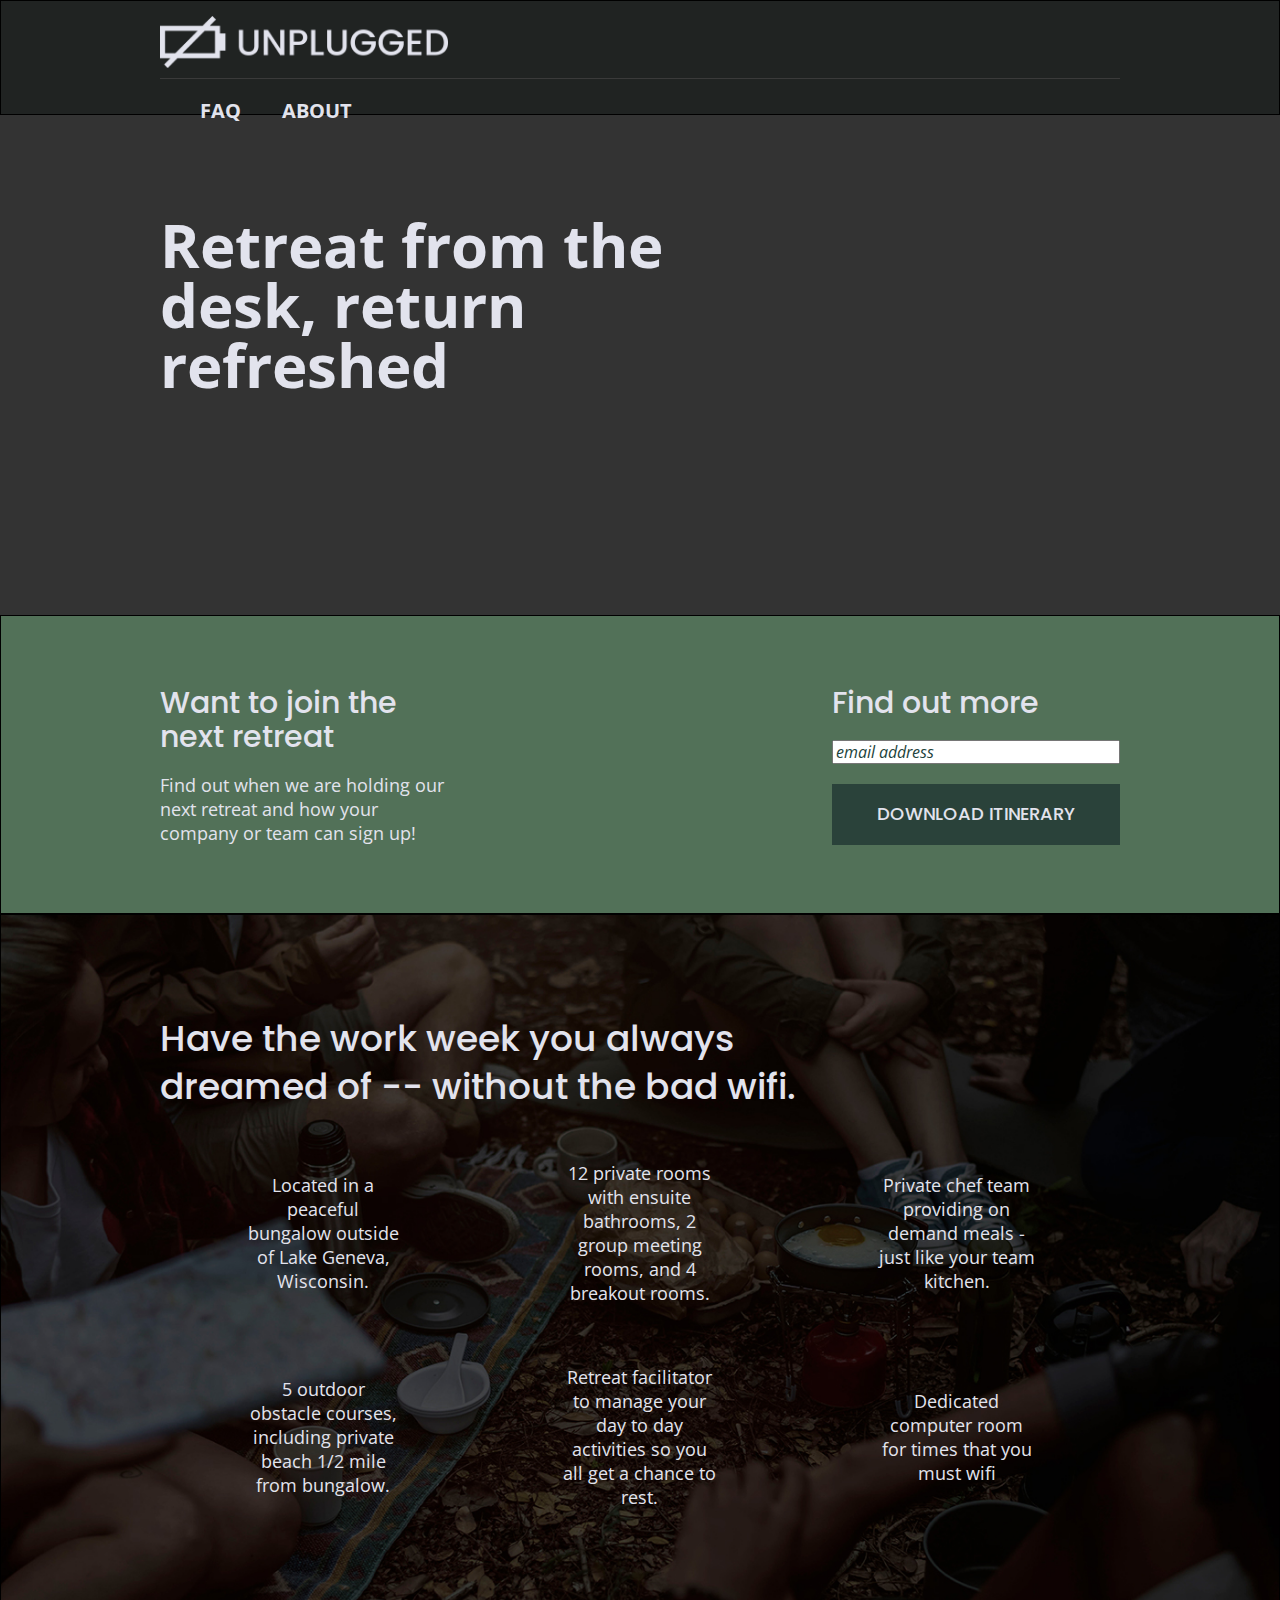
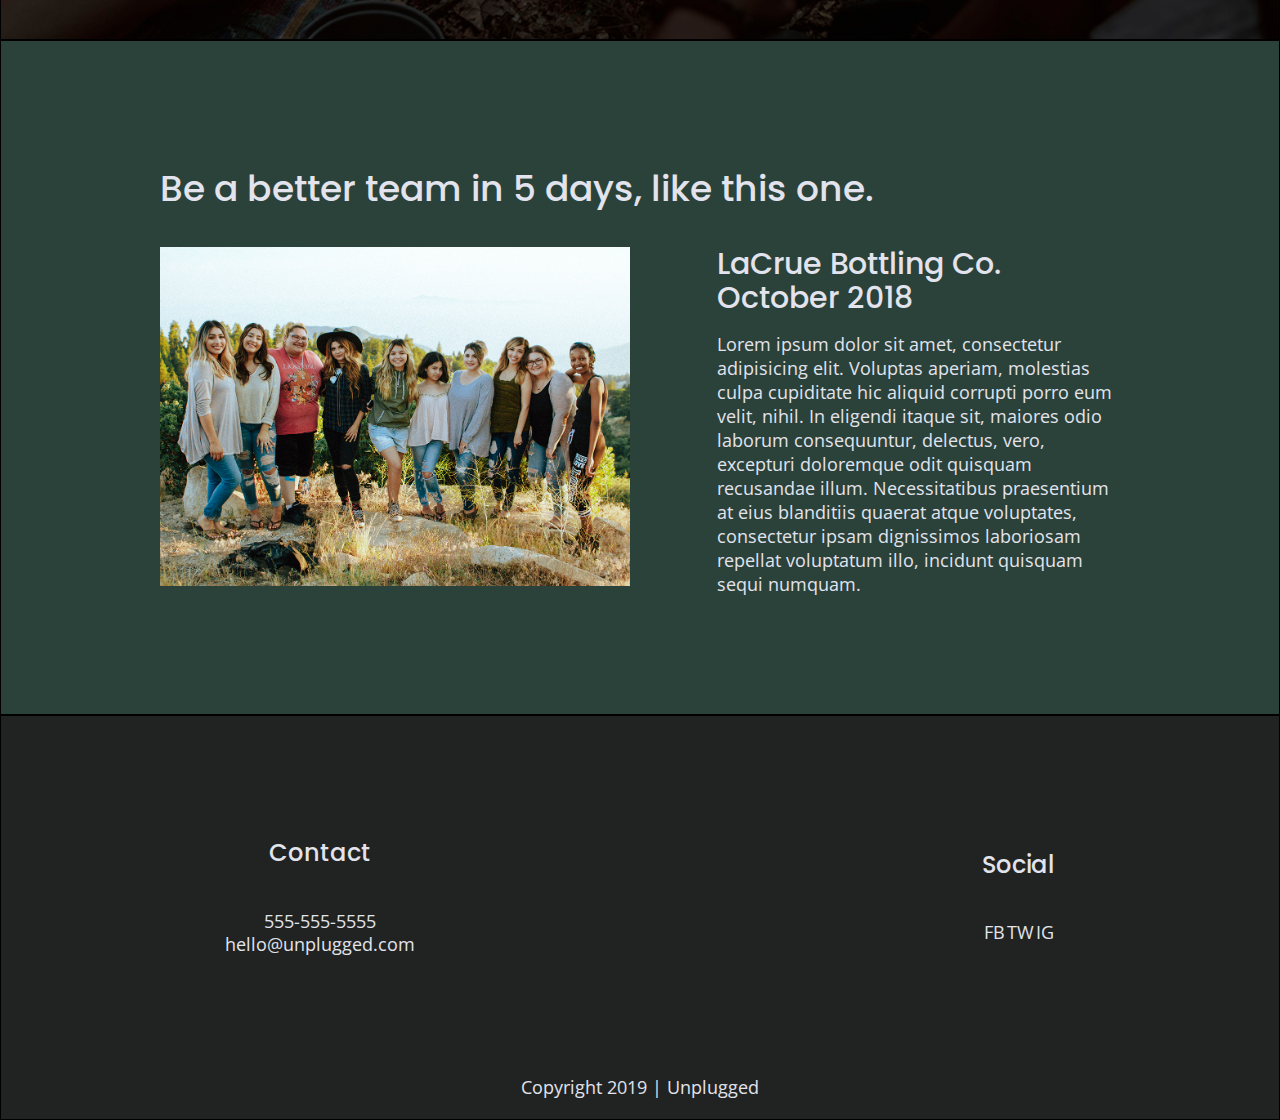
==== commit b1ccd170: "Adding Font Awesome icons for features section" ====
--- a/index.html
+++ b/index.html
@@ -17,6 +17,9 @@
   <!-- Google Fonts -->
   <link href="https://fonts.googleapis.com/css?family=Open+Sans:400,700|Poppins:500,700" rel="stylesheet">
   <meta name="theme-color" content="#fafafa">
+
+  <!--Font Awesome Icons  -->
+  <link rel='stylesheet' href='https://use.fontawesome.com/releases/v5.7.0/css/all.css' integrity='sha384-lZN37f5QGtY3VHgisS14W3ExzMWZxybE1SJSEsQp9S+oqd12jhcu+A56Ebc1zFSJ' crossorigin='anonymous'>
 </head>
 
 <body>
@@ -61,30 +64,30 @@
 
     <section class="features">
       <div class="content-wrapper">
-        <h2>Have the work week you always dreamed of -- <br>without the bad wifi.</h2>
+        <h2>Have the work week you always dreamed of -- without the bad wifi.</h2>
         <div class="features-items">
           <article>
-            <p class="fontawesome-icon"></p>
+            <p class="fontawesome-icon"><i class='fas fa-campground'></i></p>
             <p class="features-item-description">Located in a peaceful bungalow outside of Lake Geneva, Wisconsin.</p>
           </article>
           <article>
-            <p class="fontawesome-icon"></p>
+            <p class="fontawesome-icon"><i class='fas fa-bed'></i></p>
             <p class="features-item-description">12 private rooms with ensuite bathrooms, 2 group meeting rooms, and 4 breakout rooms.</p>
           </article>
           <article>
-            <p class="fontawesome-icon"></p>
+            <p class="fontawesome-icon"><i class='fas fa-utensils'></i></p>
             <p class="features-item-description">Private chef team providing on demand meals - just like your team kitchen.</p>
           </article>
           <article>
-            <p class="fontawesome-icon"></p>
+            <p class="fontawesome-icon"><i class='fas fa-shoe-prints'></i></p>
             <p class="features-item-description">5 outdoor obstacle courses, including private beach 1/2 mile from bungalow.</p>
           </article>
           <article>
-            <p class="fontawesome-icon"></p>
+            <p class="fontawesome-icon"><i class='far fa-smile'></i></p>
             <p class="features-item-description">Retreat facilitator to manage your day to day activities so you all get a chance to rest.</p>
           </article>
           <article>
-            <p class="fontawesome-icon"></p>
+            <p class="fontawesome-icon"><i class='fas fa-wifi'></i></p>
             <p class="features-item-description">Dedicated computer room for times that you must wifi</p>
           </article>
         </div>
--- a/css/main.css
+++ b/css/main.css
@@ -332,6 +332,11 @@
       margin: 0;
     }
 
+    .features i {
+      font-size: 3.75em;
+      margin-bottom: 40px;
+    }
+
   /* Reviews  */
     .reviews {
       background-color: #2a423a;
@@ -360,6 +365,22 @@
       justify-content: center;
       align-items: center;
       flex-flow: row wrap;
+    }
+
+    .map figure {
+      position: relative;
+      padding-bottom: 75%;
+      height: 0;
+      width: 100%;
+      overflow: hidden;
+    }
+
+    .map iframe {
+      position: absolute;
+      top: 0;
+      left: 0;
+      width: 100%;
+      height: 100%;
     }
 
     .contact-section {
@@ -640,6 +661,10 @@
         width:40%;
       }
 
+      .map figure {
+        padding-bottom: 45.5%;
+      }
+
       .contact-section .content-wrapper h2 {
         width:80%;
       }
@@ -728,6 +753,10 @@
     }
 
 /* About Page -- Desktop Styles*/
+  .map figure {
+    padding-bottom: 37.5%;
+  }
+
   .mission h2,
   .contact-section .content-wrapper h2 {
     width: 100%;
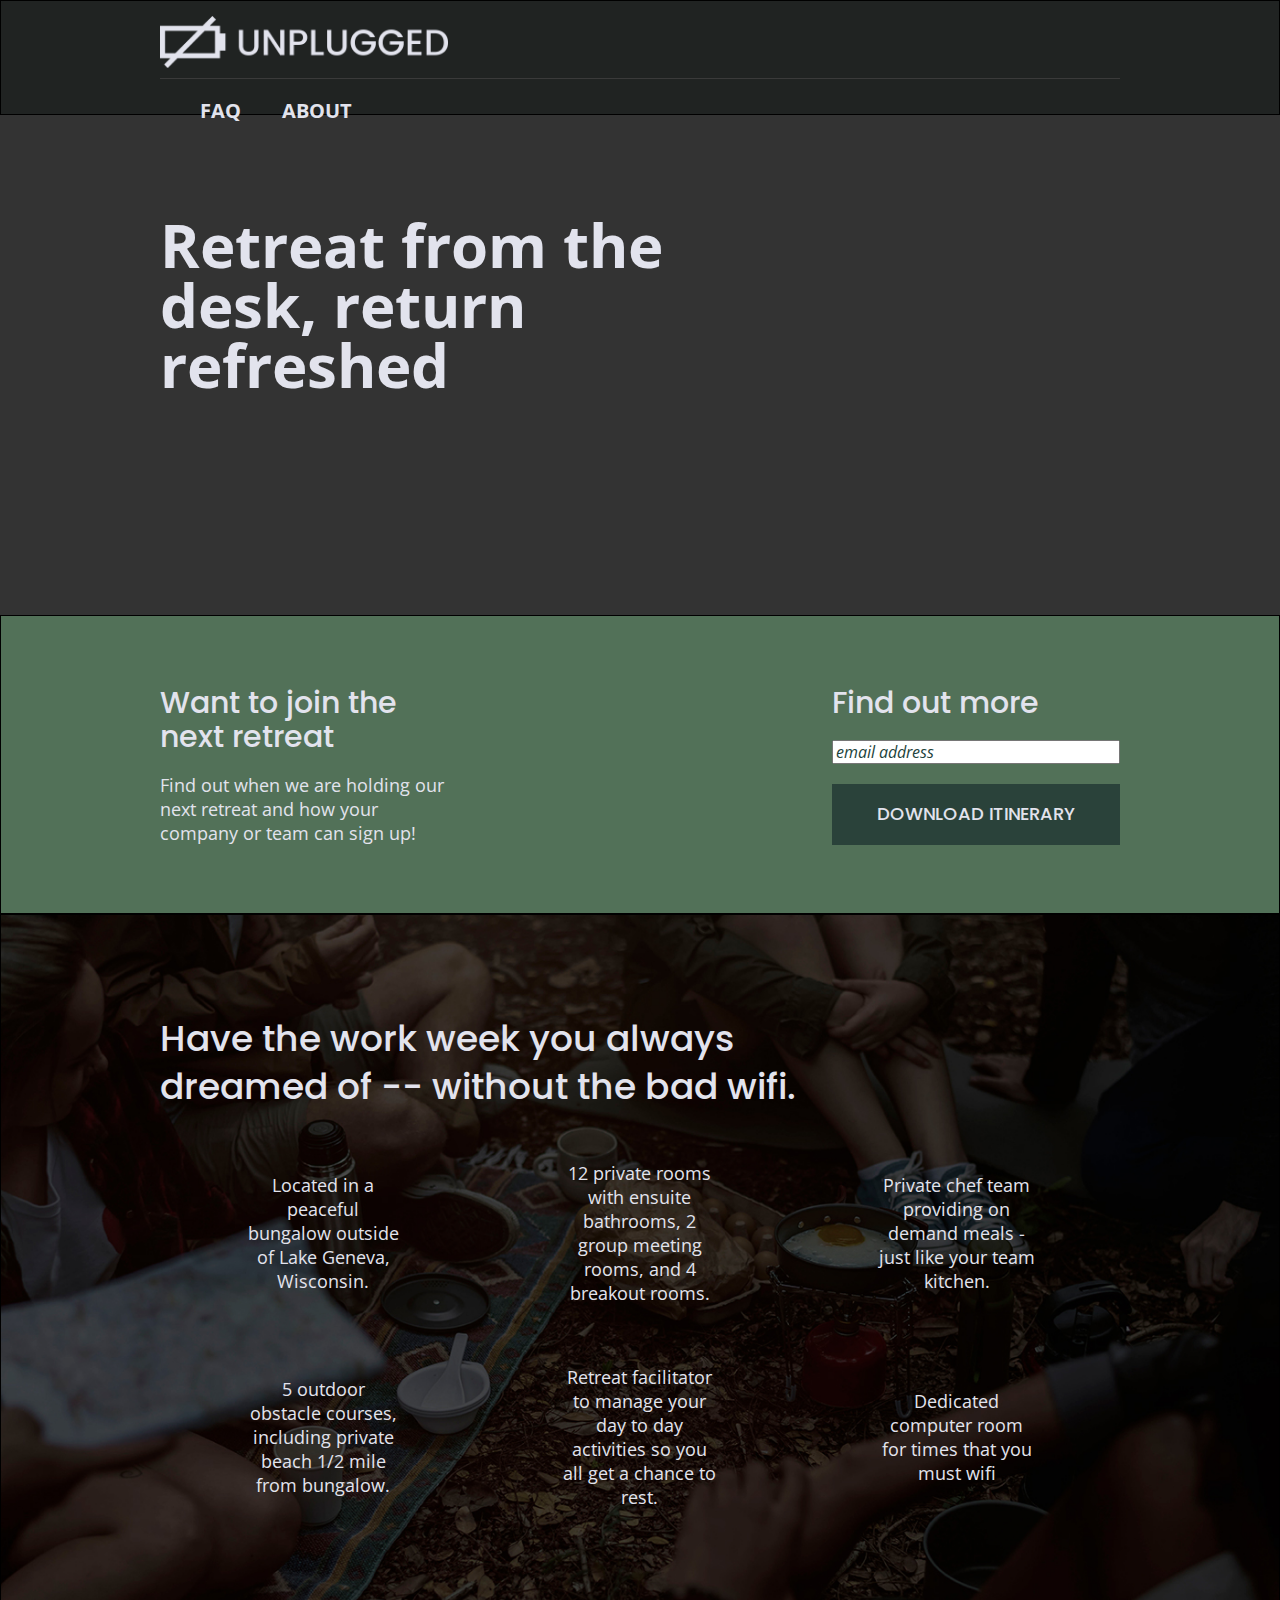
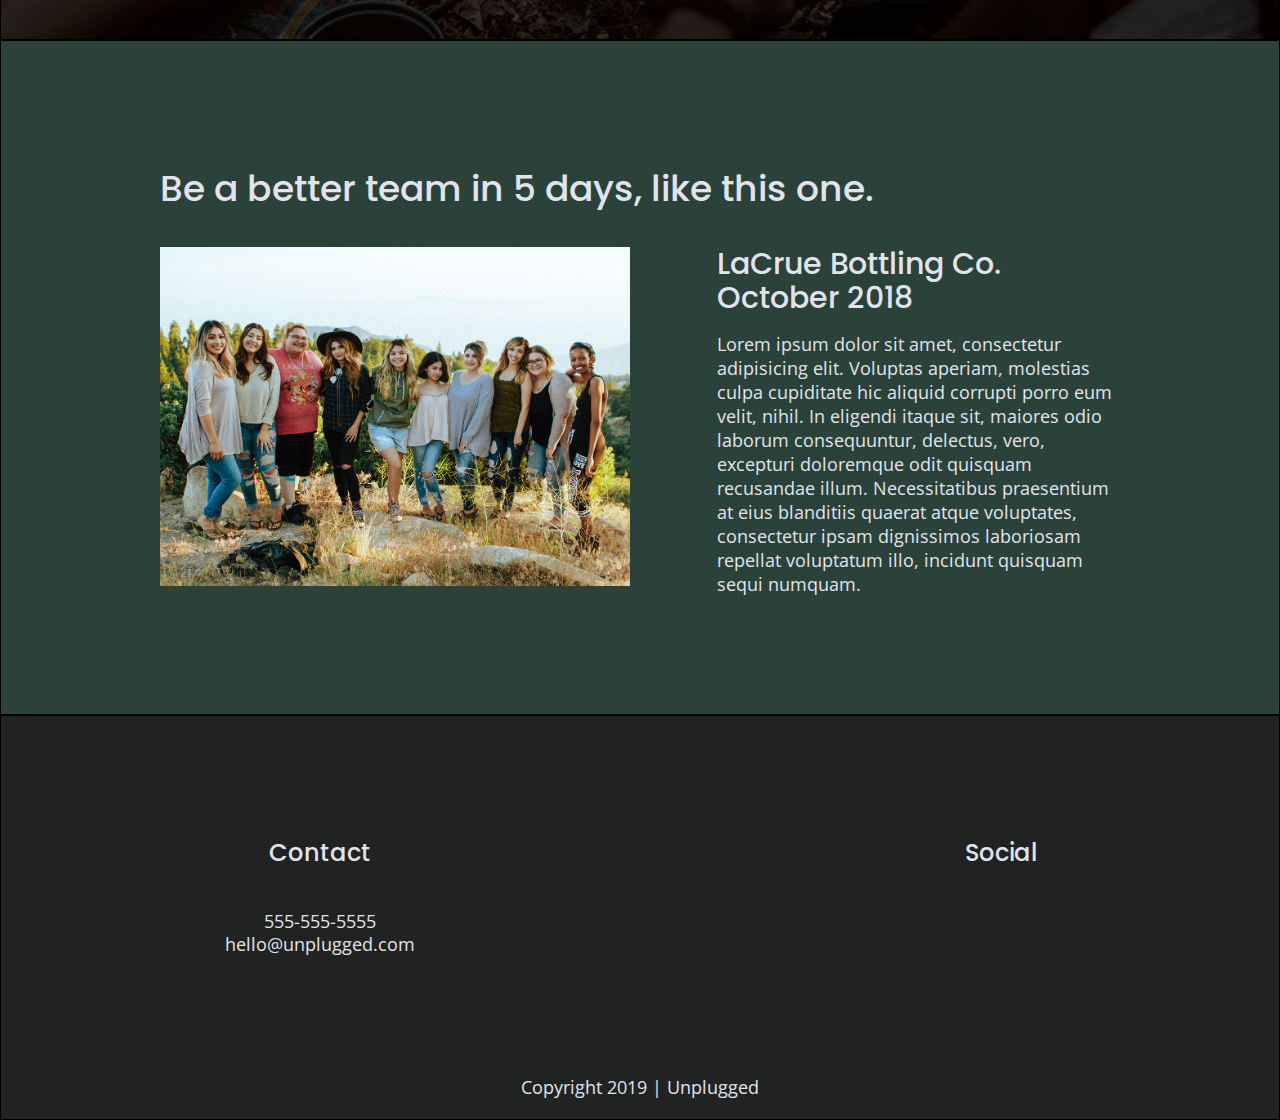
==== commit 3255853a: "Adding social media icons from Font Awesome to footer on all pages" ====
--- a/index.html
+++ b/index.html
@@ -122,9 +122,9 @@
         <div class="social">
           <h4>Social</h4>
           <div class="social-icons">
-            <p><a href="https://www.facebook.com/Skillcrush" target="_blank">FB</a></p>
-            <p><a href="https://twitter.com/Skillcrush" target="_blank">TW</a></p>
-            <p><a href="https://www.instagram.com/skillcrush/" target="_blank">IG</a></p>
+            <p><a href="https://www.facebook.com/Skillcrush" target="_blank"><i class='fab fa-facebook'></i></a></p>
+            <p><a href="https://twitter.com/Skillcrush" target="_blank"><i class='fab fa-twitter'></i></a></p>
+            <p><a href="https://www.instagram.com/skillcrush/" target="_blank"><i class='fab fa-instagram'></i></a></p>
           </div>
         </div>
       </div> <!--footer-content ends-->
--- a/css/main.css
+++ b/css/main.css
@@ -243,6 +243,13 @@
   display:flex;
   justify-content: center;
   align-items: center;
+}
+
+footer .social-icons p i {
+  color:#e2e3ed;
+  font-size: 2em;
+  padding-right: 1em;
+
 }
 
 footer .copyright {
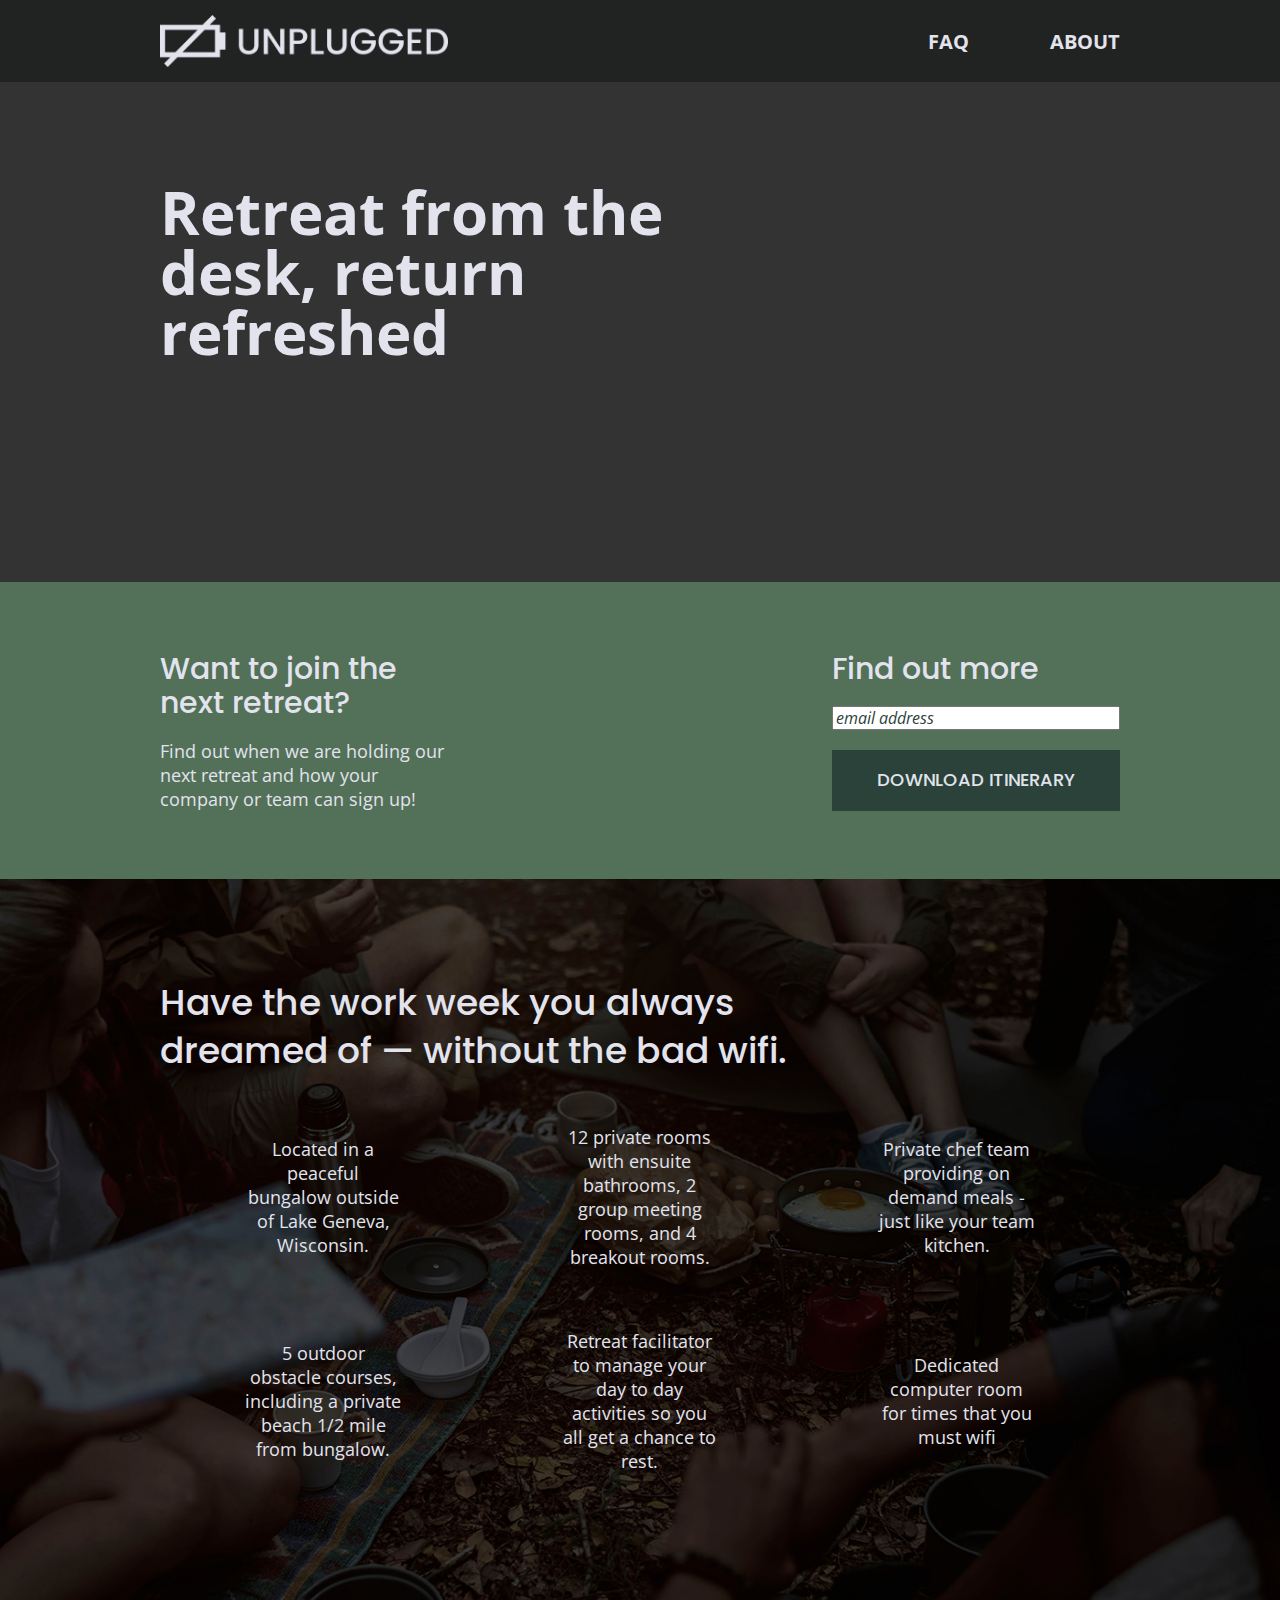
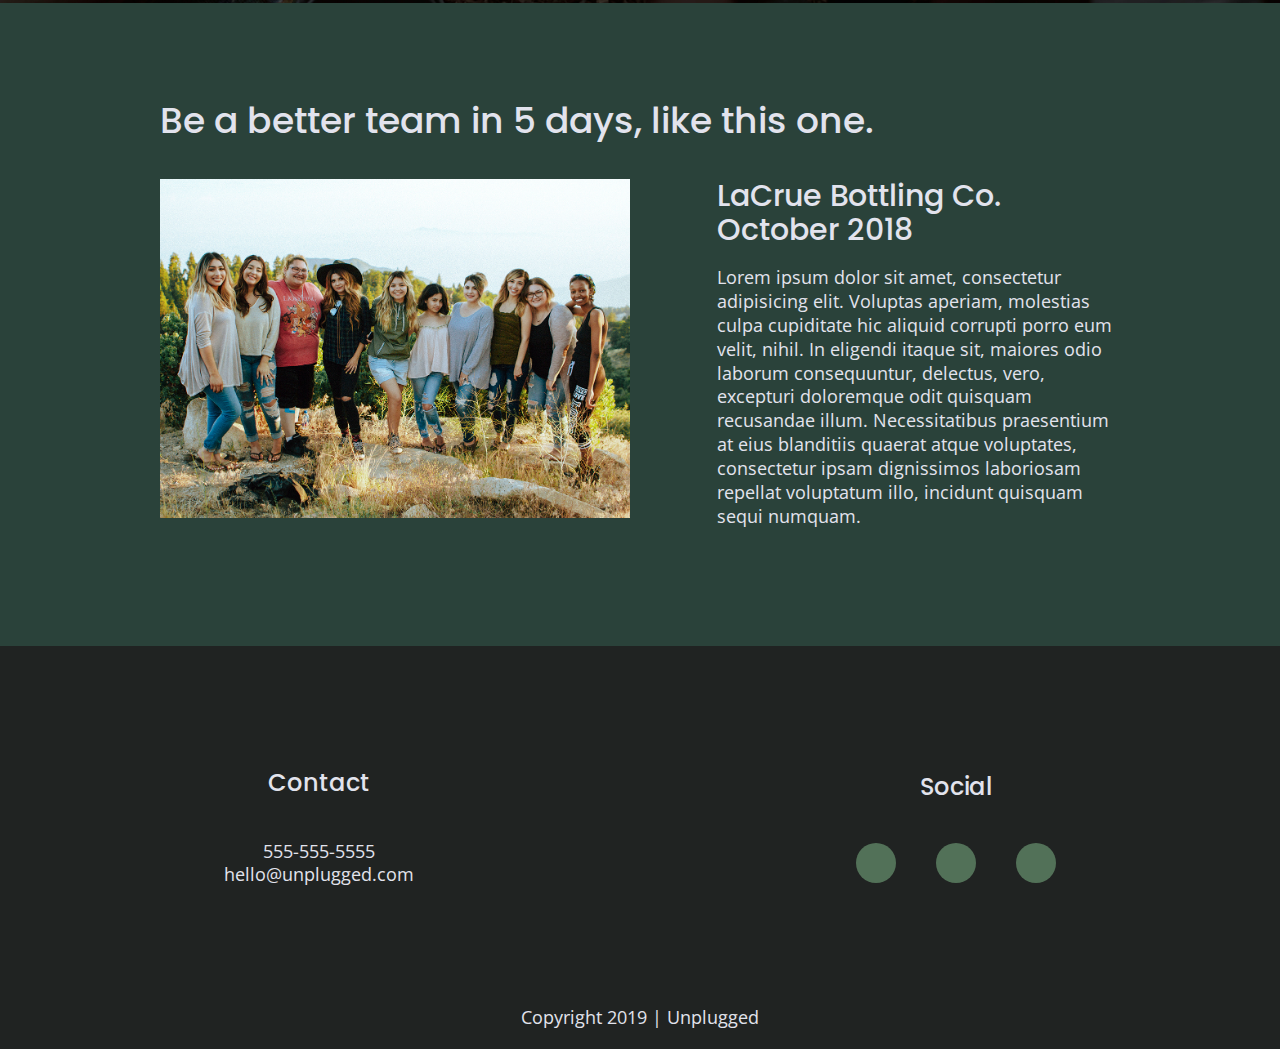
==== commit 996cf45b: "Final tweaks and check" ====
--- a/index.html
+++ b/index.html
@@ -3,7 +3,7 @@
 
 <head>
   <meta charset="utf-8">
-  <title>Unplugged</title>
+  <title>Unplugged Retreat</title>
   <meta name="description" content="">
   <meta name="viewport" content="width=device-width, initial-scale=1">
 
@@ -30,15 +30,14 @@
   <header>
     <div class="content-wrapper">
       <figure><a href="#"><img src="img/unplugged-logo.png" alt="Unplugged Logo"></a></figure>
-      <div class="header-divider">
+      <div class="header-divider"></div>
         <nav>
           <ul>
-            <li><a href="faqs/index.html">FAQ</a></li>
+            <li><a href="faq/index.html">FAQ</a></li>
             <li><a href="about/index.html">About</a></li>
           </ul>
         </nav>
       </div>
-    </div>
   </header>
 
   <main>
@@ -51,7 +50,7 @@
     <aside>
       <div class="content-wrapper">
         <div class="form-description">
-          <h3>Want to join the next retreat</h3>
+          <h3>Want to join the next retreat?</h3>
           <p>Find out when we are holding our next retreat and how your company or team can sign up!</p>
         </div>
         <div class="form">
@@ -64,7 +63,7 @@
 
     <section class="features">
       <div class="content-wrapper">
-        <h2>Have the work week you always dreamed of -- without the bad wifi.</h2>
+        <h2>Have the work week you always dreamed of — without the bad wifi.</h2>
         <div class="features-items">
           <article>
             <p class="fontawesome-icon"><i class='fas fa-campground'></i></p>
@@ -80,7 +79,7 @@
           </article>
           <article>
             <p class="fontawesome-icon"><i class='fas fa-shoe-prints'></i></p>
-            <p class="features-item-description">5 outdoor obstacle courses, including private beach 1/2 mile from bungalow.</p>
+            <p class="features-item-description">5 outdoor obstacle courses, including a private beach 1/2 mile from bungalow.</p>
           </article>
           <article>
             <p class="fontawesome-icon"><i class='far fa-smile'></i></p>
@@ -108,7 +107,6 @@
         </article>
       </div>
     </section>
-
   </main>  <!-- Main Wrapper -->
 
   <footer>
--- a/css/main.css
+++ b/css/main.css
@@ -95,8 +95,9 @@
 }
 
 /* ==========================================================================
-      ------------------>> Author's Custom Styles <<---======================================================================= */
-  /* General styles */
+  Author's Custom Styles
+  ======================================================================= */
+/* General styles */
 
 html {
   font-size: 16px;
@@ -111,18 +112,20 @@
 
 ul, ol {
   list-style-type: none;
+  margin: 0;
+  padding: 0;
 }
 
 a {
   color: #e2e3ed;
   text-decoration: none;
 }
-
 
 h2 {
   font-family: 'Poppins', sans-serif;
   font-size: 1.875em;
   font-weight: 500;
+  margin: 0;
 }
 
 h3, h4 {
@@ -154,9 +157,7 @@
   margin:50px 0;
 }
 
-/* ==========================================================================
-   Base Styles - Header and Footer
-  ========================================================================== */
+/* ------------------------Base Header - Footer Styles ----------------------  */
 
 header, footer {
   background: #202322;
@@ -164,7 +165,6 @@
   justify-content: center;
   align-items: center;
   flex-flow: row wrap;
-  border: 1px solid #000;
 }
 
 header {
@@ -243,197 +243,197 @@
   display:flex;
   justify-content: center;
   align-items: center;
+  background-color:#527158;
+  border-radius: 50%;
+  width: 40px;
+  height: 40px;
 }
 
 footer .social-icons p i {
-  color:#e2e3ed;
-  font-size: 2em;
-  padding-right: 1em;
-
+  font-size: 1.3125em;
 }
 
 footer .copyright {
-  margin: 20px 0
-}
-
-/* ==========================================================================
-   Homepage - Mobile Styles
-  ========================================================================== */
-  /* Hero Area */
-    .hero-area {
-      background: url('../img/unplugged-retreat.jpg') center no-repeat #333;
-      background-size: cover;
-      min-height: 500px;
-      display: flex;
-      justify-content: center;
-      flex-flow: row wrap;
+  margin: 20px 0;
+}
+
+/* --------------------------- Homepage - Mobile Styles ------------------------ */
+
+/* Hero Area */
+  .hero-area {
+    background: url('../img/unplugged-retreat.jpg') center no-repeat #333;
+    background-size: cover;
+    min-height: 500px;
+    display: flex;
+    justify-content: center;
+    flex-flow: row wrap;
+  }
+
+  .hero-area h1 {
+    font-size: 2.25em;
+  }
+
+  /* Aside */
+  aside  {
+    background: #527158;
+    display: flex;
+    justify-content: center;
+    align-items: center;
+    flex-flow: row wrap;
+  }
+
+  aside .form {
+    margin-top: 30px;
+  }
+
+  input[type=text] {
+    box-sizing: border-box;
+    width: 100%;
+    color: #2a423a;
+    font-style: italic;
     }
 
-    .hero-area h1 {
-      font-size: 2.25em;
-    }
-
-  /* Aside */
-    aside  {
-      background: #527158;
-      display: flex;
-      justify-content: center;
-      align-items: center;
-      flex-flow: row wrap;
-      border: 1px solid #000;
-    }
-
-    aside .form {
-      margin-top: 30px;
-    }
-
-    input[type=text] {
-      box-sizing: border-box;
-      width: 100%;
-      color: #21423a;
-      font-style: italic;
-    }
-
-    input[type=button] {
-      width: 100%;
-      padding: 20px 0;
-      margin-top: 20px;
-      background: #2a423a;
-      font-family: 'Poppins', sans-serif;
-      font-weight: 500;
-      font-size: 1.125em;
-      color: #e2e3ed;
-      border: none;
-      text-align: center;
-      text-transform: uppercase;
-    }
+  input[type=button] {
+    width: 100%;
+    padding: 20px 0;
+    margin-top: 20px;
+    background: #2a423a;
+    font-family: 'Poppins', sans-serif;
+    font-weight: 500;
+    font-size: 1.125em;
+    color: #e2e3ed;
+    border: none;
+    text-align: center;
+    text-transform: uppercase;
+  }
 
   /* Features */
-    .features {
-      background: url('../img/unplugged-retreat-features.jpg') center no-repeat #333;
-      background-size: cover;
-      display: flex;
-      justify-content: center;
-      flex-flow: row wrap;
-      border: 1px solid #000;
-    }
-
-    .features h2 {
-      margin-bottom: 60px;
-    }
-
-    .features article {
-      width: 55%;
-      margin: 30px 0;
-    }
-
-    .features .features-items {
-      display: flex;
-      justify-content: center;
-      align-items: center;
-      flex-flow: row wrap;
-    }
-
-    .features p {
-      text-align: center;
-      margin: 0;
-    }
-
-    .features i {
-      font-size: 3.75em;
-      margin-bottom: 40px;
-    }
+
+  .features {
+    background: url('../img/unplugged-retreat-features.jpg') center no-repeat #333;
+    background-size: cover;
+    display: flex;
+    justify-content: center;
+    flex-flow: row wrap;
+  }
+
+  .features h2 {
+    margin-bottom: 60px;
+  }
+
+  .features article {
+    width: 55%;
+    margin: 30px 0;
+  }
+
+  .features .features-items {
+    display: flex;
+    justify-content: center;
+    align-items: center;
+    flex-flow: row wrap;
+  }
+
+  .features p {
+    text-align: center;
+    margin: 0;
+  }
+
+  .features i {
+    font-size: 3.75em;
+    margin-bottom: 40px;
+  }
 
   /* Reviews  */
-    .reviews {
-      background-color: #2a423a;
-      display: flex;
-      justify-content: center;
-      flex-flow: row wrap;
-      border: 1px solid #000;
-    }
-
-    .reviews h2 {
-      margin-bottom: 40px;
-      line-height: 1;
-    }
-
-    .reviews h3 {
-      width: 55%;
-      margin: 20px 0;
-    }
+
+  .reviews {
+    background-color: #2a423a;
+    display: flex;
+    justify-content: center;
+    flex-flow: row wrap;
+  }
+
+  .reviews h2 {
+    margin-bottom: 40px;
+    line-height: 1;
+  }
+
+  .reviews h3 {
+    width: 55%;
+    margin: 20px 0;
+  }
 
 /* ==========================================================================
    About Page - Mobile Styles
   ========================================================================== */
-    .mission {
-      background: #527158;
-      display: flex;
-      justify-content: center;
-      align-items: center;
-      flex-flow: row wrap;
-    }
-
-    .map figure {
-      position: relative;
-      padding-bottom: 75%;
-      height: 0;
-      width: 100%;
-      overflow: hidden;
-    }
-
-    .map iframe {
-      position: absolute;
-      top: 0;
-      left: 0;
-      width: 100%;
-      height: 100%;
-    }
-
-    .contact-section {
-      background: #2a423a;
-      display: flex;
-      justify-content: center;
-      align-items: center;
-      flex-flow: row wrap;
-    }
-
-    .contact-content p {
-      margin: 0;
-    }
+  .mission {
+    background: #527158;
+    display: flex;
+    justify-content: center;
+    align-items: center;
+    flex-flow: row wrap;
+  }
+
+  .map figure {
+    position: relative;
+    padding-bottom: 75%;
+    height: 0;
+    width: 100%;
+    overflow: hidden;
+  }
+
+  .map iframe {
+    position: absolute;
+    top: 0;
+    left: 0;
+    width: 100%;
+    height: 100%;
+  }
+
+  .contact-section {
+    background: #2a423a;
+    display: flex;
+    justify-content: center;
+    align-items: center;
+    flex-flow: row wrap;
+  }
+
+  .contact-content p {
+    margin: 0;
+  }
 
 /* ==========================================================================
     FAQ Page -- Mobile Styles
   ========================================================================== */
-    .faq {
-      background: #527158;
-      display: flex;
-      justify-content: center;
-      align-items: center;
-      flex-flow: row wrap;
-    }
-
-    .faq .content-wrapper {
-      margin: 50px 0 0 0;
-      display: flex;
-      justify-content: center;
-      align-items: center;
-      flex-flow: row wrap;
-    }
-
-    .faq h2 {
-      margin-bottom: 40px;
-    }
-
-    .faq-content {
-      margin-bottom: 50px;
-      line-height: 1;
-    }
-
-    .faq-content h4 {
-      line-height: 1.333;
-      font-weight: 700;
-    }
+
+  .faq {
+    background: #527158;
+    display: flex;
+    justify-content: center;
+    align-items: center;
+    flex-flow: row wrap;
+  }
+
+  .faq .content-wrapper {
+    margin: 50px 0 0 0;
+    display: flex;
+    justify-content: center;
+    align-items: center;
+    flex-flow: row wrap;
+  }
+
+  .faq h2 {
+    margin-bottom: 40px;
+    line-height: 1;
+  }
+
+  .faq-content {
+    margin-bottom: 50px;
+  }
+
+  .faq-content h4 {
+    line-height: 1.333;
+    font-weight: 700;
+  }
 
 /* ==========================================================================
    Helper classes
@@ -524,242 +524,251 @@
 @media only screen and (min-width: 768px) {
   /* Tablet styles here */
 
-    /* General Styles */
-    .content-wrapper {
-      max-width: 640px;
-      margin: 100px 0;
-    }
-
-    h2 {
-      font-size: 2.25em;
-      line-height: 1.333;
-    }
-
-    h3 {
-      font-size: 1.5em;
-      line-height: 1.125;
-    }
-
-    /* Header */
-      header {
-        justify-content: space-around;
-      }
-
-      header .content-wrapper {
-        width: 100%;
-        justify-content: space-between;
-      }
-
-      header figure {
-        width: 30%;
-      }
-
-      header nav {
-        width: 20%;
-      }
-
-      header nav ul {
-        justify-content: space-between;
-      }
-
-      header-divider {
-        display: none;
-      }
-
-    /* Hero Area */
-    .hero-area h1 {
-      font-size: 3em;
-      line-height: 1;
-      margin: 0;
-    }
-
-
-    /* Aside  */
-      aside .content-wrapper {
-        margin: 50px 0;
-        display: flex;
-        justify-content: space-between;
-        flex-flow: row wrap;
-      }
-
-      aside .content-wrapper .form-description,
-      aside .content-wrapper .form {
-        width:35%;
-        margin: 0;
-      }
-
-    /* Features */
-
-      .features h2 {
-        margin: 0 20px 20px 0;
-      }
-
-
-      .features article {
-        display: flex;
-        justify-content: center;
-        align-items: center;
-        flex-flow: column wrap;
-        flex-basis: 50%;
-      }
-
-      .features .features-item-description {
-        width:50%;
-      }
-
-    /* Reviews */
-      .reviews article {
-        display: flex;
-        justify-content: space-between;
-      }
-
-      .reveiws h2 {
-        width: 90%;
-      }
-
-      .reviews article figure,
-      .reviews article div {
-        width: 49%;
-      }
-
-      .reviews h3 {
-        width: 75%;
-        margin: 0;
-      }
-
-    /* Footer */
-      footer .content-wrapper {
-        width:65%;
-        margin: 100px 0;
-      }
-
-      .footer-content {
-        display: flex;
-        justify-content: space-between;
-        align-items: center;
-        flex-direction: row;
-      }
-
-      footer .contact {
-        margin-bottom: 0;
-      }
-
-      footer h4 {
-        font-size: 1.5em;
-        margin-bottom: 40px;
-      }
-
-    footer p {
-      line-height: 1.285;
-    }
-
-      footer .copyright {
-        width: 100%;
-      }
+  /* General Styles */
+  .content-wrapper {
+    max-width: 640px;
+    margin: 100px 0;
+  }
+
+  h2 {
+    font-size: 2.25em;
+    line-height: 1.333;
+  }
+
+  h3 {
+    font-size: 1.5em;
+    line-height: 1.125;
+  }
+
+  /* Header */
+  header {
+    justify-content: space-around;
+  }
+
+  header .content-wrapper {
+    width: 100%;
+    justify-content: space-between;
+  }
+
+  header figure {
+    width: 30%;
+  }
+
+  header nav {
+    width: 20%;
+  }
+
+  header nav ul {
+    justify-content: space-between;
+  }
+
+  .header-divider {
+    display: none;
+  }
+  /* Hero Area */
+  .hero-area h1 {
+    font-size: 3em;
+    line-height: 1;
+    margin: 0;
+  }
+
+  /* Aside  */
+  aside .content-wrapper {
+    margin: 50px 0;
+    display: flex;
+    justify-content: space-between;
+    flex-flow: row wrap;
+  }
+
+  aside .content-wrapper .form-description,
+  aside .content-wrapper .form {
+    width:35%;
+    margin: 0;
+  }
+
+  /* Features */
+
+  .features h2 {
+    margin: 0 20px 20px 0;
+  }
+
+  .features article {
+    display: flex;
+    justify-content: center;
+    align-items: center;
+    flex-flow: column wrap;
+    flex-basis: 50%;
+  }
+
+  .features .features-item-description {
+    width:50%;
+  }
+
+  .features i {
+    margin-bottom: 30px;
+  }
+
+  /* Reviews */
+
+  .reviews article {
+    display: flex;
+    justify-content: space-between;
+  }
+
+  .reveiws h2 {
+    width: 90%;
+  }
+
+  .reviews article figure,
+  .reviews article div {
+    width: 49%;
+  }
+
+  .reviews h3 {
+    width: 75%;
+    margin: 0;
+  }
+
+  /* Footer */
+  footer .content-wrapper {
+    width:65%;
+    margin: 100px 0;
+  }
+
+  footer .footer-content {
+    display: flex;
+    justify-content: space-between;
+    align-items: center;
+    flex-direction: row;
+  }
+
+  footer .contact {
+    margin-bottom: 0;
+  }
+
+  footer h4 {
+    font-size: 1.5em;
+    margin-bottom: 40px;
+  }
+
+  footer p {
+    line-height: 1.285;
+  }
+
+  footer .social-icons {
+    width: 12.5em;
+    justify-content: space-between;
+  }
+
+  footer .copyright {
+    width: 100%;
+  }
 
   /* About Page - Tablet Styles */
-      .mission-content {
-        display: flex;
-        justify-content: space-between;
-        align-items: center;
-      }
-
-      .mission-content p {
-        width:40%;
-      }
-
-      .map figure {
-        padding-bottom: 45.5%;
-      }
-
-      .contact-section .content-wrapper h2 {
-        width:80%;
-      }
-
-      .contact-content {
-        display: flex;
-        justify-content: space-between;
-        align-items: flex-start;
-      }
-
-      .contact-content h4 {
-        font-size: 1.5em;
-      }
-
-      /* FAQ Page - Tablet Styles */
-      .faq .content-wrapper {
-        justify-content: space-between;
-      }
-
-      .faq-content {
-        flex-basis: 40%;
-      }
-
-      .faq h2 {
-        width: 100%
-      }
-
-      .faq h4, .faq p {
-        font-size: .875em;
-        line-height: 1.125;
-      }
-}
-
+
+  .mission-content {
+    display: flex;
+    justify-content: space-between;
+    align-items: center;
+  }
+
+  .mission-content p {
+    width:40%;
+  }
+
+  .map figure {
+    padding-bottom: 45.5%;
+  }
+
+  .contact-section .content-wrapper h2 {
+    width:80%;
+  }
+
+  .contact-content {
+    display: flex;
+    justify-content: space-between;
+    align-items: flex-start;
+  }
+
+  .contact-content h4 {
+    font-size: 1.5em;
+  }
+
+  /* FAQ Page - Tablet Styles */
+
+  .faq .content-wrapper {
+    justify-content: space-between;
+  }
+
+  .faq-content {
+    flex-basis: 40%;
+  }
+
+  .faq h2 {
+    width: 100%
+  }
+
+  .faq h4, .faq p {
+    font-size: .875em;
+    line-height: 1.125;
+  }
+}
 
 @media only screen and (min-width: 1200px) {
   /* Desktop styles here */
-    .content-wrapper {
-      max-width: 960px;
-    }
-
-    h2 {
-      font-size: 2.25em;
-    }
-
-    h3, h4 {
-      font-size: 1.875em;
-    }
-
-    p {
-      font-size: 1.125em;
-      line-height: 1.333;
-    }
+
+  .content-wrapper {
+    max-width: 960px;
+  }
+
+  h2 {
+    font-size: 2.25em;
+  }
+
+  h3, h4 {
+    font-size: 1.875em;
+  }
+
+  p {
+    font-size: 1.125em;
+    line-height: 1.333;
+  }
 
   /* Hero - Desktop Styles */
-    .hero-area h1 {
-      font-size: 3.75em;
-      width: 60%;
-    }
-
-/* Aside - Desktop Styles */
-    aside .content-wrapper {
-      justify-content: space-between;
-    }
-
-    aside .content-wrapper .form-description,
-    aside .content-wrapper .form {
-      width: 30%;
-    }
-
-    .form-description p {
-      font-size: 1.125em;
-    }
+  .hero-area h1 {
+    font-size: 3.75em;
+    width: 60%;
+  }
+
+  /* Aside - Desktop Styles */
+  aside .content-wrapper {
+    justify-content: space-between;
+  }
+
+  aside .content-wrapper .form-description,
+  aside .content-wrapper .form {
+    width: 30%;
+  }
+
+  .form-description p {
+    font-size: 1.125em;
+  }
 
   /* Features  -- Desktop Styles*/
-    .features h2 {
-      width: 70%;
-    }
-
-    .features article {
-      flex-basis: 33%;
-    }
+  .features h2 {
+    width: 70%;
+  }
+
+  .features article {
+    flex-basis: 33%;
+  }
 
   /* Reviews -- Desktop Styles */
-    .reviews article div {
-      width: 42%;
-    }
-
-/* About Page -- Desktop Styles*/
+  .reviews article div {
+    width: 42%;
+  }
+
+  /* About Page -- Desktop Styles*/
   .map figure {
     padding-bottom: 37.5%;
   }
@@ -778,7 +787,7 @@
     font-size: 1.875em;
   }
 
-/* FAQ Page - Desktop Styles */
+  /* FAQ Page - Desktop Styles */
   .faq h2 {
     width: 100%;
     font-size: 3em;
@@ -792,9 +801,8 @@
     font-size: 1.125em;
     line-height: 1;
   }
-
-
-}
+}
+
 /* ==========================================================================
    Print styles.
    Inlined to avoid the additional HTTP request:
